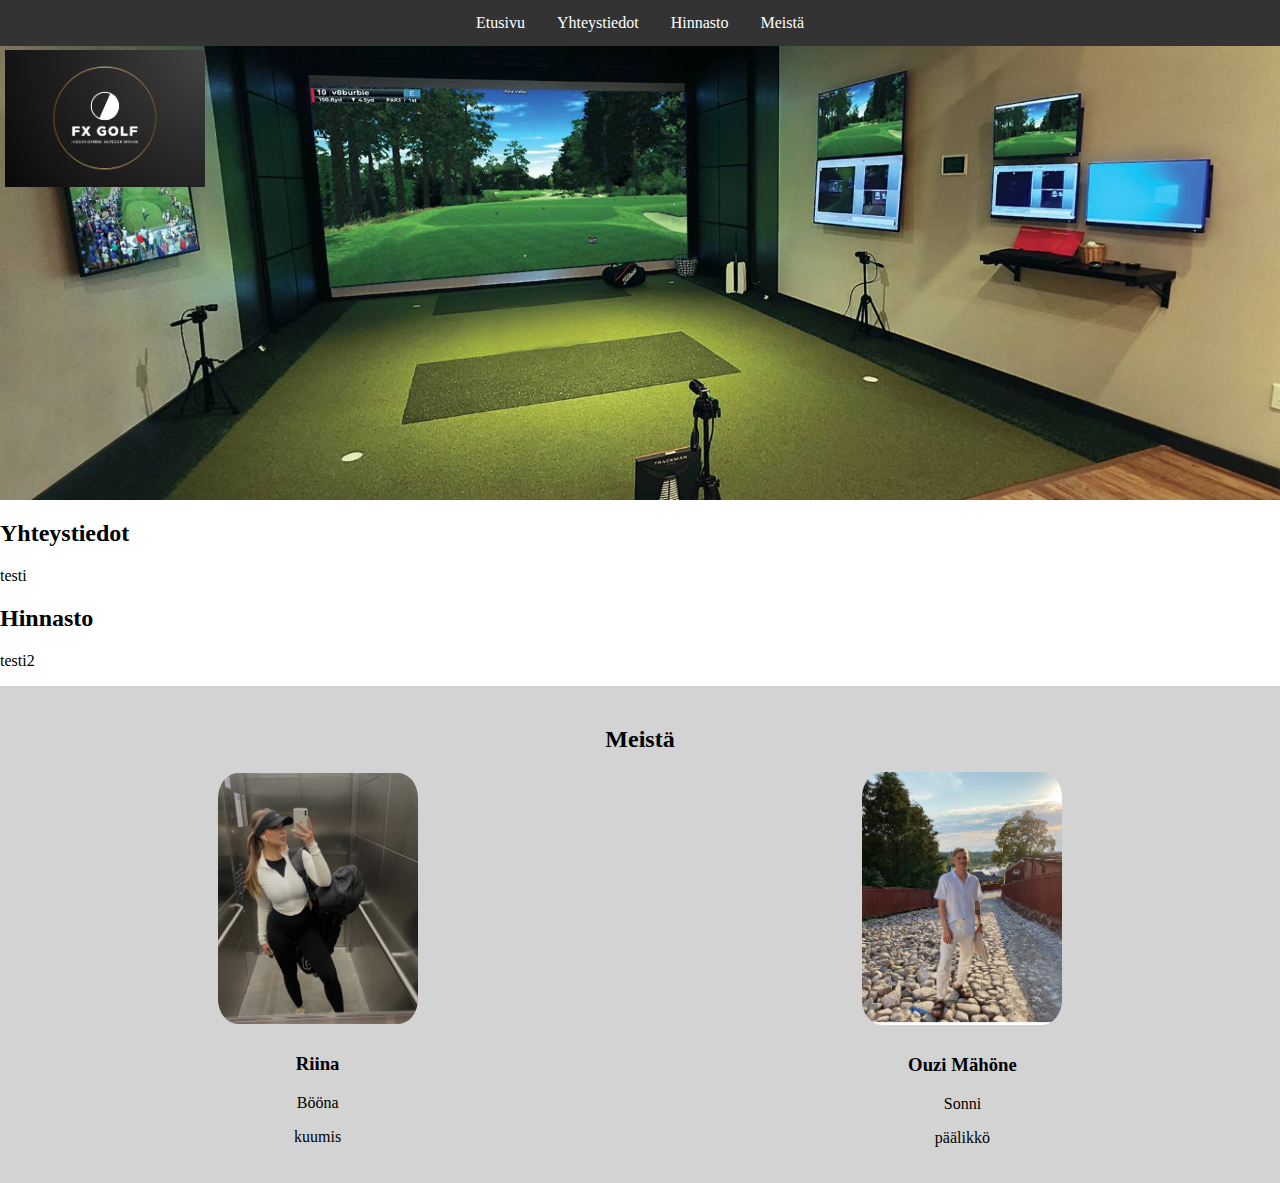
==== index.html @ 5c3a42af "versio1" ====
<!DOCTYPE html>
<html lang="fi">
  <head>
    <meta charset="UTF-8" />
    <meta name="viewport" content="width=device-width, initial-scale=1.0" />
    <title>Ouzin simulaattori</title>
    <link rel="stylesheet" href="styles.css" />
  </head>
  <body>
    <section class="ekakuva">
      <img src="kuvat/logo.png" alt="Logo" class="logo" />
      <nav>
        <ul>
          <li><a href="index.html">Etusivu</a></li>
          <li><a href="#yhteystiedot">Yhteystiedot</a></li>
          <li><a href="#hinnasto">Hinnasto</a></li>
          <li><a href="#meista">Meistä</a></li>
        </ul>
      </nav>
    </section>

    <section id="yhteystiedot">
      <h2>Yhteystiedot</h2>
      <p>testi</p>
    </section>

    <section id="hinnasto">
      <h2>Hinnasto</h2>
      <p>testi2</p>
    </section>

    <section id="meista">
      <h2>Meistä</h2>
      <div class="henkilo-container">
        <div class="henkilo-esittely">
          <img src="kuvat/riina.png" alt="Riina" />
          <div class="esittely-teksti">
            <h3>Riina</h3>
            <p>Bööna</p>
            <p>kuumis</p>
          </div>
        </div>
        <div class="henkilo-esittely">
          <img src="kuvat/ouzi.png" alt="Ouzi" />
          <div class="esittely-teksti">
            <h3>Ouzi Mähöne</h3>
            <p>Sonni</p>
            <p>päälikkö</p>
          </div>
        </div>
      </div>
    </section>
  </body>
</html>
---- styles.css ----
/* Navigointipalkin tyyli */
nav {
  position: fixed;
  top: 0;
  width: 100%;
  background-color: #333; /* Tummanharmaa taustaväri */
  z-index: 10;
  overflow: hidden;
  display: flex;
  justify-content: center;
}

nav ul {
  list-style-type: none;
  margin: 0;
  padding: 0;
  display: flex; /* Asettaa listan elementit vierekkäin */
  justify-content: center; /* Keskittää elementit vaakasuunnassa */
  align-items: center; /* Keskittää elementit pystysuunnassa */
  width: 100%; /* Asettaa listan leveydeksi koko navigointipalkin leveyden */
}

nav ul li {
  display: inline-block; /* Vaihtoehtoisesti voit käyttää 'flex' */
}

/* Linkkien tyyli */
nav ul li a {
  display: block;
  color: white; /* Valkoinen tekstiväri */
  text-align: center;
  padding: 14px 16px;
  text-decoration: none;
}

/* Linkkien hover-efekti */
nav ul li a:hover {
  background-color: #111; /* Tummempi harmaa taustaväri hover-tilassa */
}

.ekakuva {
  position: relative;
  background-image: url("kuvat/golf-simulaattori.jpg"); /* Muuta polku vastaamaan kuvatiedostosi sijaintia */
  background-size: cover; /* Asettaa kuvan peittämään koko taustan */
  background-position: center; /* Keskittää kuvan */
  height: 500px;
}

.henkilo-container {
  display: flex; /* Asettaa flexbox-asettelun */
  justify-content: space-between; /* Asettaa sisällön tasaisesti jakautuneena */
  align-items: center; /* Keskittää elementit pystysuunnassa */
}

.henkilo-esittely {
  flex-basis: 48%; /* Asettaa kunkin henkilöesittelyn leveydeksi noin puolet vanhemman kontin leveydestä */
  display: flex; /* Käyttää flexbox-asettelua */
  flex-direction: column; /* Asettaa elementit pystysuuntaan */
  align-items: center; /* Keskittää elementit vaakasuunnassa */
}

.henkilo-esittely img {
  width: 200px; /* Asettaa kuvan leveyden */
  height: auto;
  border-radius: 10%; /* Pyöristää kuvan kulmat luoden ympyränmuotoisen kuvan */
  object-fit: cover;
  margin-bottom: 10px; /* Lisää marginaalia kuvan ja tekstin väliin */
}

.esittely-teksti {
  text-align: center; /* Keskittää tekstin */
  max-width: 80%; /* Asettaa tekstilaatikon maksimileveyden */
}

#meista {
  background-color: rgb(211, 211, 211); /* Vaaleanharmaa */
  padding: 20px; /* Lisää hieman tyhjää tilaa osion sisällön ympärille */
}

#meista h2 {
  text-align: center;
}

body,
section {
  margin: 0;
  padding: 0;
}

html {
  scroll-behavior: smooth;
}

.logo {
  position: absolute; /* Sijoitetaan absoluuttisesti suhteessa sen vanhempaan */
  top: 50px; /* Sijoittaa logon 10px päähän yläreunasta */
  left: 5px; /* Sijoittaa logon 10px päähän vasemmasta reunasta */
  width: 200px; /* Määritä logon leveys */
  /* Säädä tarvittaessa */
}
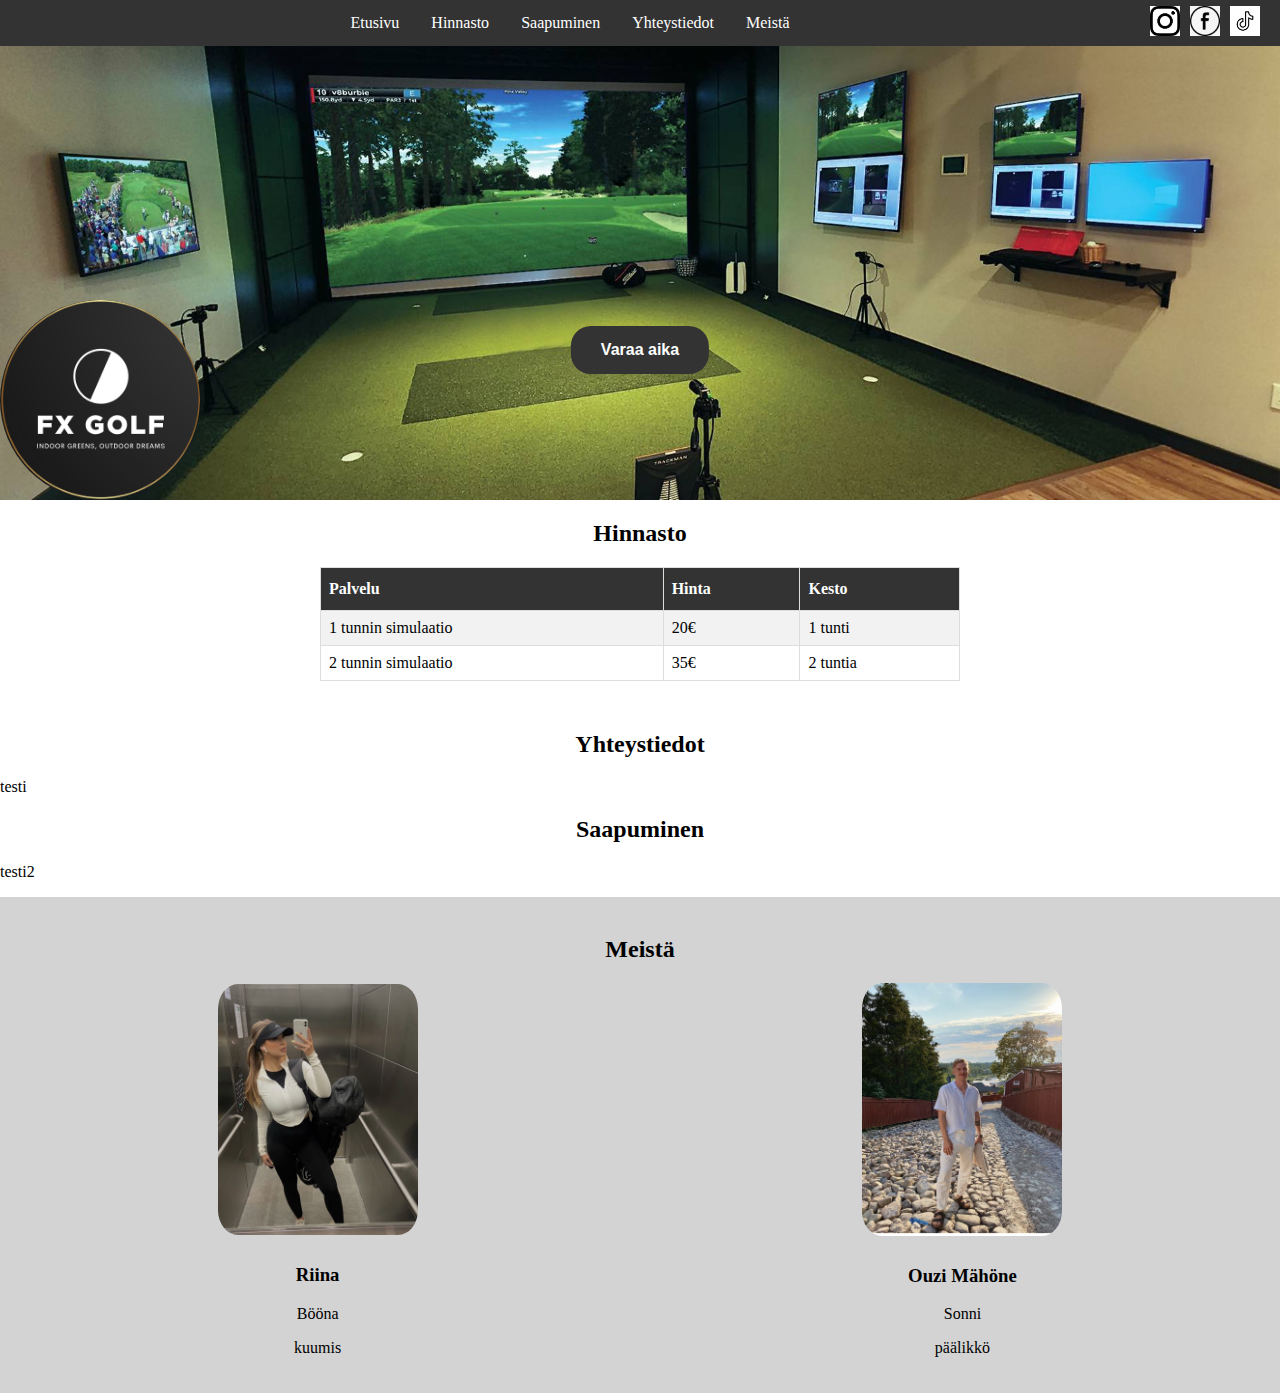
==== commit 2f82dd18: "versio1" ====
--- a/index.html
+++ b/index.html
@@ -9,14 +9,54 @@
   <body>
     <section class="ekakuva">
       <img src="kuvat/logo.png" alt="Logo" class="logo" />
+      <button class="varaa-aika-btn">Varaa aika</button>
       <nav>
-        <ul>
-          <li><a href="index.html">Etusivu</a></li>
-          <li><a href="#yhteystiedot">Yhteystiedot</a></li>
-          <li><a href="#hinnasto">Hinnasto</a></li>
-          <li><a href="#meista">Meistä</a></li>
-        </ul>
+        <div class="nav-links">
+          <ul>
+            <li><a href="#">Etusivu</a></li>
+            <li><a href="#hinnasto">Hinnasto</a></li>
+            <li><a href="#saapuminen">Saapuminen</a></li>
+            <li><a href="#yhteystiedot">Yhteystiedot</a></li>
+            <li><a href="#meista">Meistä</a></li>
+          </ul>
+        </div>
+        <div class="social-media-links">
+          <a href="https://www.instagram.com/ernahusko/?hl=fi" target="_blank">
+            <img src="kuvat/instagram.png" alt="Instagram" />
+          </a>
+          <a
+            href="https://www.facebook.com/Ernahuskoo/?locale=fi_FI"
+            target="_blank"
+          >
+            <img src="kuvat/facebook.png" alt="Facebook"
+          /></a>
+          <a href="https://www.tiktok.com/@ernahuskoo" target="_blank">
+            <img src="kuvat/tiktok.png" alt="Tiktok"
+          /></a>
+        </div>
       </nav>
+    </section>
+
+    <section id="hinnasto">
+      <h2>Hinnasto</h2>
+      <table>
+        <tr>
+          <th>Palvelu</th>
+          <th>Hinta</th>
+          <th>Kesto</th>
+        </tr>
+        <tr>
+          <td>1 tunnin simulaatio</td>
+          <td>20€</td>
+          <td>1 tunti</td>
+        </tr>
+        <tr>
+          <td>2 tunnin simulaatio</td>
+          <td>35€</td>
+          <td>2 tuntia</td>
+        </tr>
+        <!-- Lisää rivejä tarpeen mukaan -->
+      </table>
     </section>
 
     <section id="yhteystiedot">
@@ -24,8 +64,8 @@
       <p>testi</p>
     </section>
 
-    <section id="hinnasto">
-      <h2>Hinnasto</h2>
+    <section id="saapuminen">
+      <h2>Saapuminen</h2>
       <p>testi2</p>
     </section>
 
--- a/styles.css
+++ b/styles.css
@@ -7,7 +7,14 @@
   z-index: 10;
   overflow: hidden;
   display: flex;
-  justify-content: center;
+  justify-content: space-between;
+  align-items: center;
+}
+
+.nav-links {
+  display: flex;
+  justify-content: center; /* Tämä keskittää linkit */
+  flex-grow: 1; /* Varmistetaan, että tämä elementti täyttää käytettävissä olevan tilan */
 }
 
 nav ul {
@@ -17,11 +24,10 @@
   display: flex; /* Asettaa listan elementit vierekkäin */
   justify-content: center; /* Keskittää elementit vaakasuunnassa */
   align-items: center; /* Keskittää elementit pystysuunnassa */
-  width: 100%; /* Asettaa listan leveydeksi koko navigointipalkin leveyden */
 }
 
 nav ul li {
-  display: inline-block; /* Vaihtoehtoisesti voit käyttää 'flex' */
+  display: inline-block;
 }
 
 /* Linkkien tyyli */
@@ -38,12 +44,57 @@
   background-color: #111; /* Tummempi harmaa taustaväri hover-tilassa */
 }
 
+.social-media-links {
+  margin-left: auto; /* Työntää sosiaalisen median linkit oikeaan reunaan */
+  margin-right: 20px; /* Lisää 20 pikselin väli oikeaan reunaan */
+  display: flex;
+  align-items: center;
+}
+
+.social-media-links a img {
+  width: 30px; /* Säädä logojen kokoa */
+  margin-left: 10px; /* Lisää väliä logojen välille */
+}
+
 .ekakuva {
   position: relative;
-  background-image: url("kuvat/golf-simulaattori.jpg"); /* Muuta polku vastaamaan kuvatiedostosi sijaintia */
+  background-image: url("kuvat/golf-simulaattori.jpg");
   background-size: cover; /* Asettaa kuvan peittämään koko taustan */
   background-position: center; /* Keskittää kuvan */
   height: 500px;
+  display: flex;
+  justify-content: center; /* Keskittää lapsielementit vaakasuunnassa */
+  align-items: center; /* Keskittää lapsielementit pystysuunnassa */
+  height: 500px; /* Säädä korkeutta */
+}
+
+.logo {
+  position: absolute; /* Sijoittaa absoluuttisesti suhteessa sen vanhempaan */
+  top: 300px; /* Sijoittaa logon 300px päähän yläreunasta */
+  left: 0px; /* Sijoittaa logon 0px päähän vasemmasta reunasta */
+  width: 200px; /* Määritä logon leveys */
+  border-radius: 50%;
+}
+
+.varaa-aika-btn {
+  display: inline-block;
+  visibility: visible;
+  position: absolute; /* Sijoitetaan absoluuttisesti .ekakuva-kontin sisälle */
+  top: 70%; /* Sijoittaa elementin alemmas vanhempansa korkeuden suhteen */
+  left: 50%; /* Sijoittaa elementin keskelle vanhempansa leveyden suhteen */
+  transform: translate(
+    -50%,
+    -50%
+  ); /* Siirtää elementtiä taaksepäin sen omien mittojen perusteella */
+  padding: 15px 30px;
+  font-size: 16px;
+  cursor: pointer; /* Muuttaa kursorin muodon osoittamaan, että nappia voi klikata */
+  font-family: "Arial", sans-serif;
+  font-weight: bold; /* Lisää fontin paksuutta */
+  color: #ffffff; /* Valkoinen teksti */
+  background-color: #333333; /* Vaaleanmusta taustaväri */
+  border: none; /* Poistaa reunaviivan */
+  border-radius: 20px; /* Pyöristetyt reunat */
 }
 
 .henkilo-container {
@@ -54,7 +105,7 @@
 
 .henkilo-esittely {
   flex-basis: 48%; /* Asettaa kunkin henkilöesittelyn leveydeksi noin puolet vanhemman kontin leveydestä */
-  display: flex; /* Käyttää flexbox-asettelua */
+  display: flex;
   flex-direction: column; /* Asettaa elementit pystysuuntaan */
   align-items: center; /* Keskittää elementit vaakasuunnassa */
 }
@@ -74,7 +125,7 @@
 
 #meista {
   background-color: rgb(211, 211, 211); /* Vaaleanharmaa */
-  padding: 20px; /* Lisää hieman tyhjää tilaa osion sisällön ympärille */
+  padding: 20px;
 }
 
 #meista h2 {
@@ -88,13 +139,46 @@
 }
 
 html {
-  scroll-behavior: smooth;
+  scroll-behavior: smooth; /* scrollaus likattaessa yläpalkkia */
 }
 
-.logo {
-  position: absolute; /* Sijoitetaan absoluuttisesti suhteessa sen vanhempaan */
-  top: 50px; /* Sijoittaa logon 10px päähän yläreunasta */
-  left: 5px; /* Sijoittaa logon 10px päähän vasemmasta reunasta */
-  width: 200px; /* Määritä logon leveys */
-  /* Säädä tarvittaessa */
+#hinnasto h2 {
+  text-align: center;
 }
+
+#hinnasto table {
+  width: 50%;
+  margin-left: auto;
+  margin-right: auto;
+  border-collapse: collapse;
+}
+
+#hinnasto th,
+#hinnasto td {
+  border: 1px solid #ddd;
+  padding: 8px;
+  text-align: left;
+}
+
+#hinnasto tr:nth-child(even) {
+  background-color: #f2f2f2;
+}
+
+#hinnasto th {
+  padding-top: 12px;
+  padding-bottom: 12px;
+  background-color: #333;
+  color: white;
+}
+
+#hinnasto {
+  margin-bottom: 50px;
+}
+
+#saapuminen h2 {
+  text-align: center;
+}
+
+#yhteystiedot h2 {
+  text-align: center;
+}
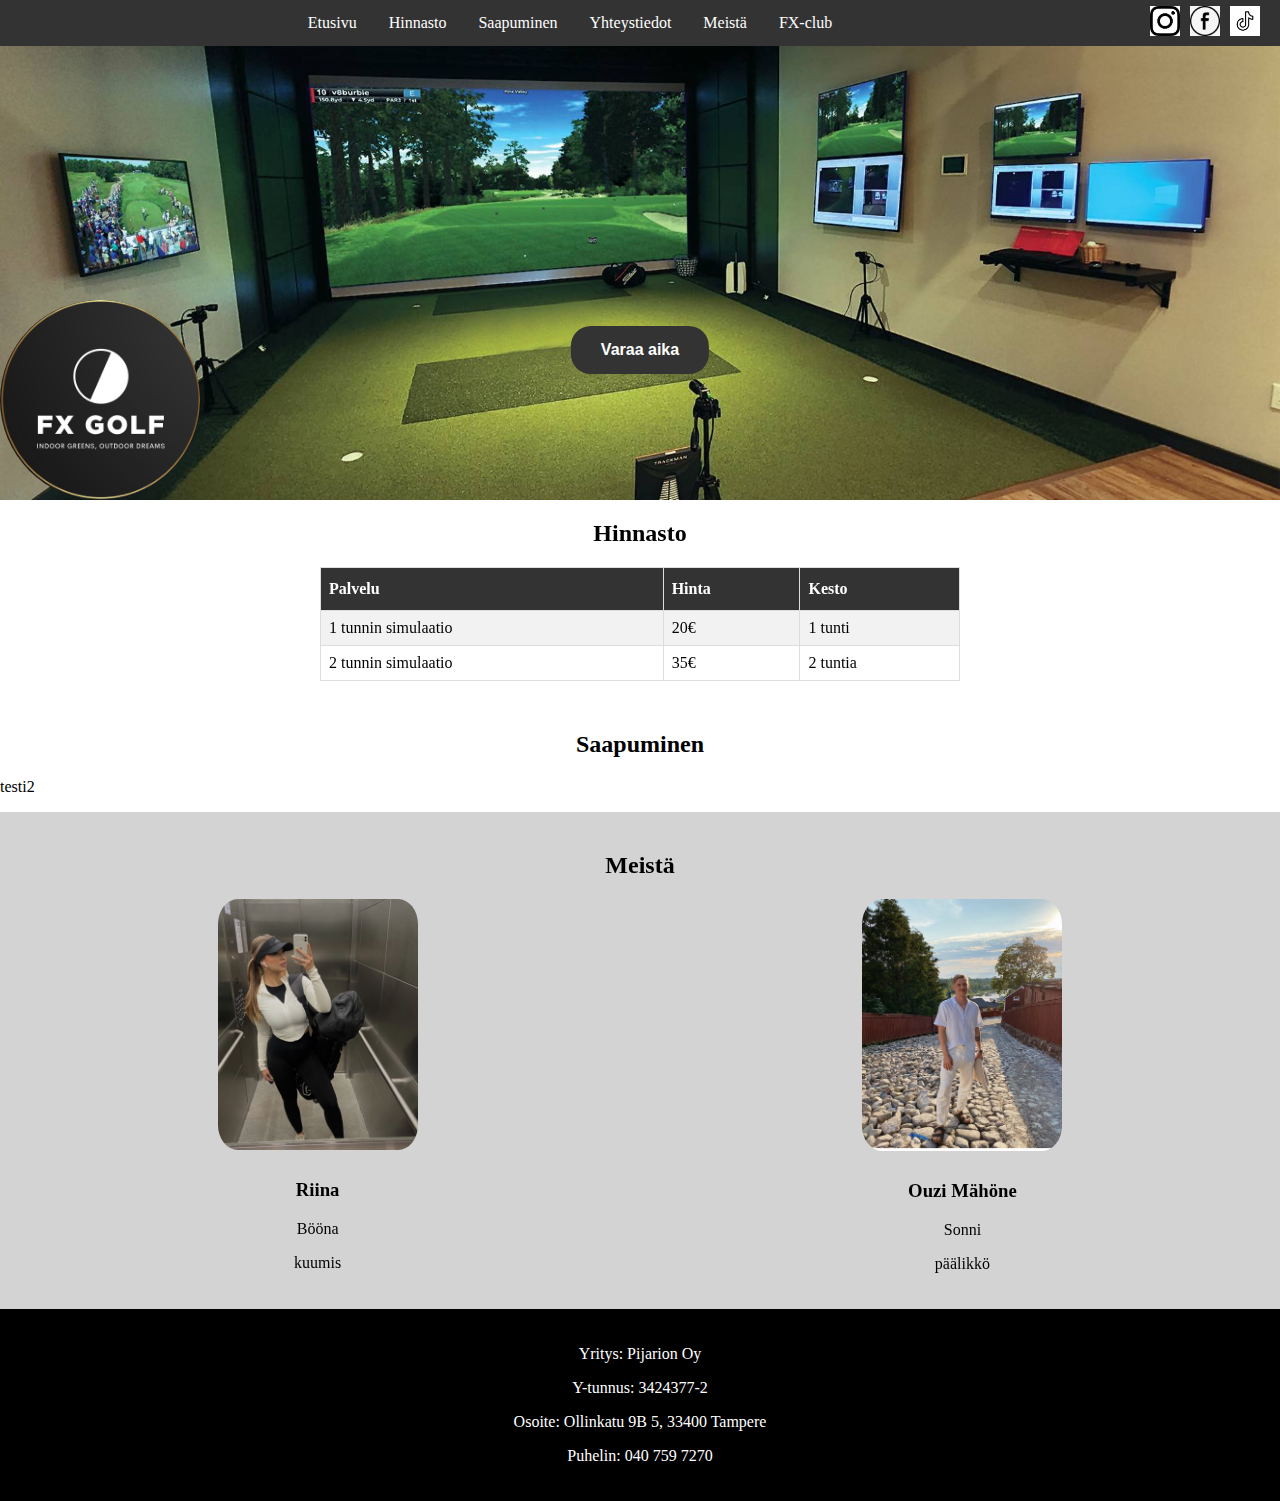
==== commit 2756a2e8: "efekti" ====
--- a/index.html
+++ b/index.html
@@ -16,8 +16,11 @@
             <li><a href="#">Etusivu</a></li>
             <li><a href="#hinnasto">Hinnasto</a></li>
             <li><a href="#saapuminen">Saapuminen</a></li>
-            <li><a href="#yhteystiedot">Yhteystiedot</a></li>
+            <li>
+              <a href="yhteystiedot.html" target="_blank">Yhteystiedot</a>
+            </li>
             <li><a href="#meista">Meistä</a></li>
+            <li><a href="fx-club.html" target="_blank">FX-club</a></li>
           </ul>
         </div>
         <div class="social-media-links">
@@ -37,7 +40,7 @@
       </nav>
     </section>
 
-    <section id="hinnasto">
+    <section id="hinnasto" class="blurry">
       <h2>Hinnasto</h2>
       <table>
         <tr>
@@ -59,17 +62,12 @@
       </table>
     </section>
 
-    <section id="yhteystiedot">
-      <h2>Yhteystiedot</h2>
-      <p>testi</p>
-    </section>
-
     <section id="saapuminen">
       <h2>Saapuminen</h2>
       <p>testi2</p>
     </section>
 
-    <section id="meista">
+    <section id="meista" class="blurry">
       <h2>Meistä</h2>
       <div class="henkilo-container">
         <div class="henkilo-esittely">
@@ -90,5 +88,36 @@
         </div>
       </div>
     </section>
+
+    <footer class="sivuston-footer">
+      <div class="footer-sisalto">
+        <p>Yritys: Pijarion Oy</p>
+        <p>Y-tunnus: 3424377-2</p>
+        <p>Osoite: Ollinkatu 9B 5, 33400 Tampere</p>
+        <p>Puhelin: 040 759 7270</p>
+      </div>
+    </footer>
+    <script>
+      document.addEventListener("DOMContentLoaded", function () {
+        const elements = document.querySelectorAll(".blurry"); // Valitse kaikki sumennettavat elementit
+
+        function checkVisibility() {
+          const windowHeight = window.innerHeight; // Ikkunan korkeus
+
+          elements.forEach((el) => {
+            const elementTop = el.getBoundingClientRect().top; // Elementin sijainti suhteessa näkymän yläreunaan
+
+            // Jos elementti on näkyvissä (ikkunan sisällä), lisää 'in-focus' luokka
+            if (elementTop < windowHeight) {
+              el.classList.add("in-focus");
+            }
+          });
+        }
+
+        // Tarkista elementtien näkyvyys aluksi ja skrollatessa
+        checkVisibility();
+        window.addEventListener("scroll", checkVisibility);
+      });
+    </script>
   </body>
 </html>
--- a/styles.css
+++ b/styles.css
@@ -182,3 +182,26 @@
 #yhteystiedot h2 {
   text-align: center;
 }
+
+.sivuston-footer {
+  background-color: #000;
+  color: #fff;
+  text-align: center;
+  padding: 20px 0;
+  font-size: 16px;
+}
+
+.footer-sisalton p {
+  margin: 10px 0; /* Väliä tekstien välille */
+}
+
+/* Alkuperäinen sumennettu tyyli */
+.blurry {
+  filter: blur(5px);
+  transition: filter 0.5s ease-out;
+}
+
+/* Tarkentunut tyyli, kun elementti on skrollattu näkyviin */
+.in-focus {
+  filter: blur(0);
+}
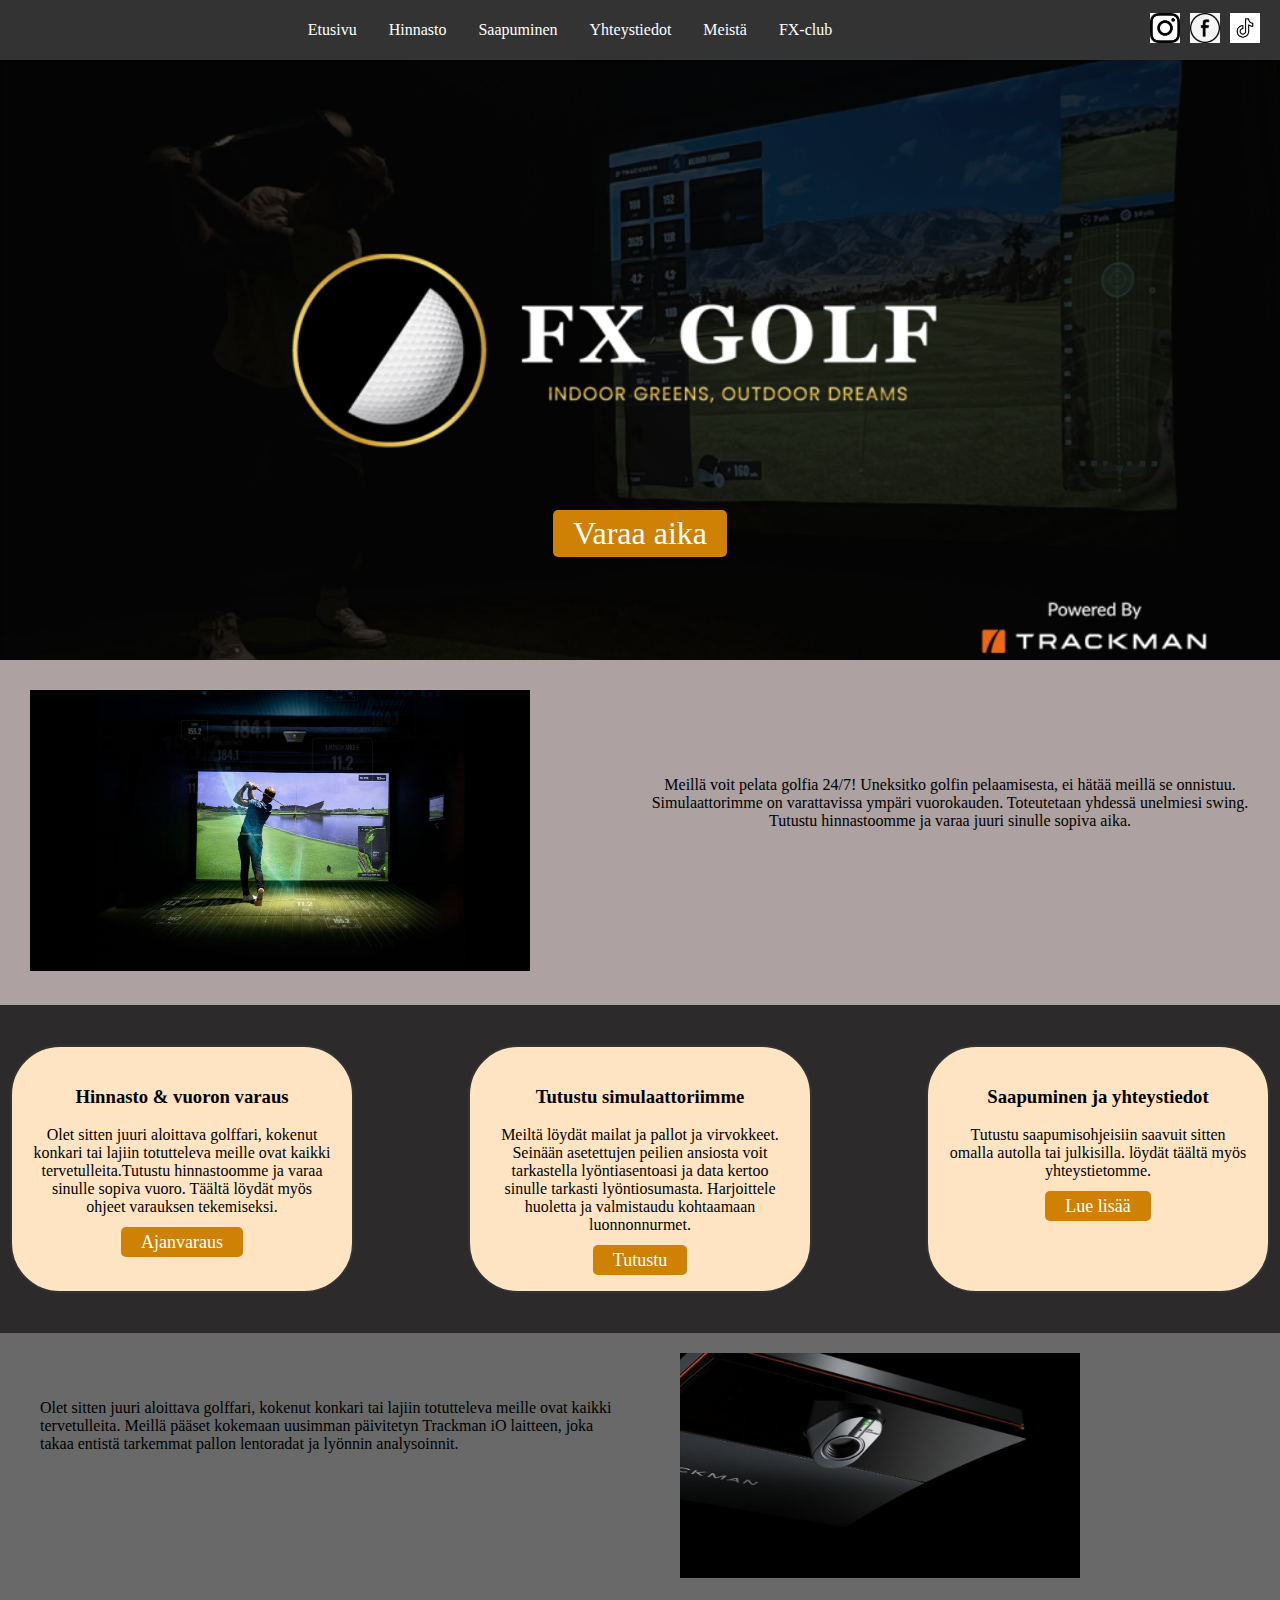
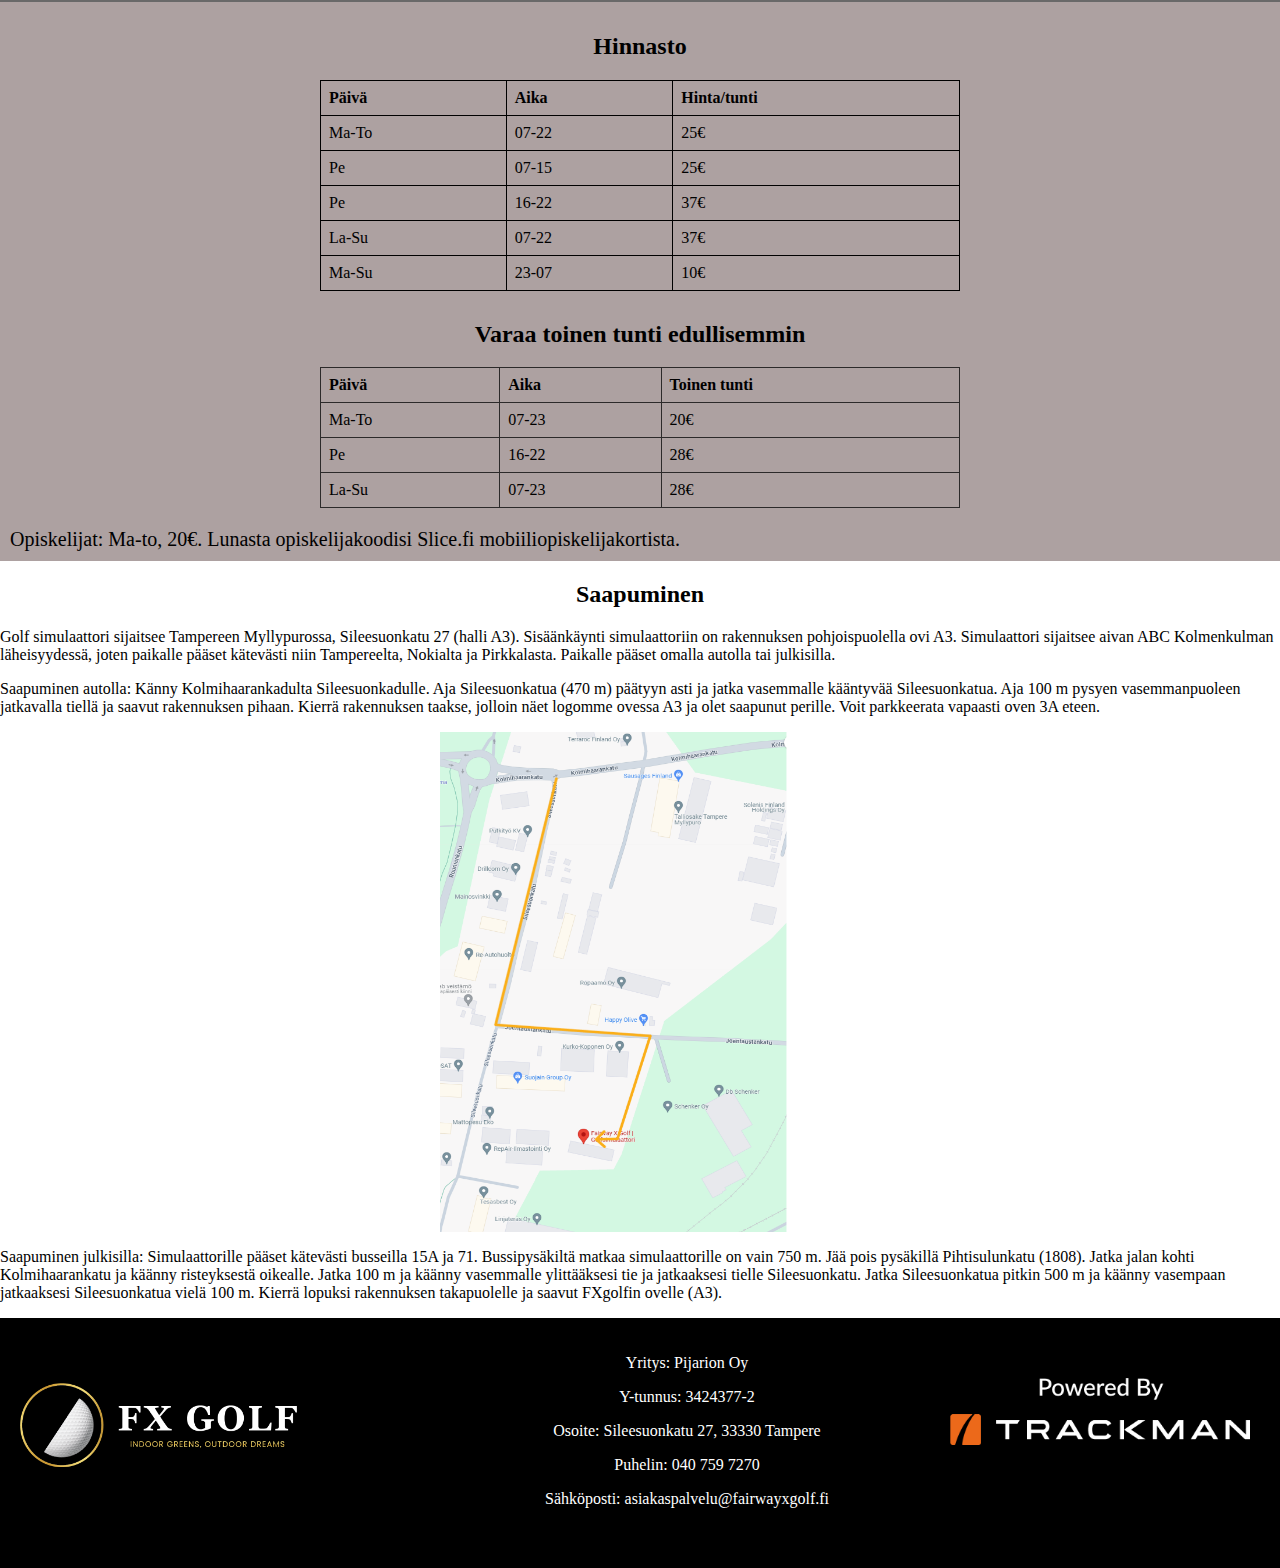
==== commit afbe9c03: "nettiin1" ====
--- a/index.html
+++ b/index.html
@@ -3,13 +3,12 @@
   <head>
     <meta charset="UTF-8" />
     <meta name="viewport" content="width=device-width, initial-scale=1.0" />
-    <title>Ouzin simulaattori</title>
+    <title>FX Golf</title>
     <link rel="stylesheet" href="styles.css" />
   </head>
+
   <body>
-    <section class="ekakuva">
-      <img src="kuvat/logo.png" alt="Logo" class="logo" />
-      <button class="varaa-aika-btn">Varaa aika</button>
+    <div>
       <nav>
         <div class="nav-links">
           <ul>
@@ -24,100 +23,206 @@
           </ul>
         </div>
         <div class="social-media-links">
-          <a href="https://www.instagram.com/ernahusko/?hl=fi" target="_blank">
+          <a href="https://www.instagram.com/fairwayxgolf" target="_blank">
             <img src="kuvat/instagram.png" alt="Instagram" />
           </a>
           <a
-            href="https://www.facebook.com/Ernahuskoo/?locale=fi_FI"
+            href="https://www.facebook.com/profile.php?id=61557443360835&locale=fi_FI"
             target="_blank"
           >
             <img src="kuvat/facebook.png" alt="Facebook"
           /></a>
-          <a href="https://www.tiktok.com/@ernahuskoo" target="_blank">
+          <a
+            href="https://www.tiktok.com/@fairwayxgolf?_t=8mBIFsifxRp&_r=1"
+            target="_blank"
+          >
             <img src="kuvat/tiktok.png" alt="Tiktok"
           /></a>
         </div>
       </nav>
-    </section>
-
-    <section id="hinnasto" class="blurry">
+    </div>
+
+    <div class="etusivu">
+      <a href="https://fxgolf.cintoia.com/" target="_blank" class="painike">
+        Varaa aika
+      </a>
+    </div>
+
+    <div class="ylempinosto">
+      <div class="ylempinostokuva">
+        <img src="/kuvat/ylempinosto.jpg" class="ylempinostoimg" />
+      </div>
+      <div class="ylempinostoboxi">
+        <p>
+          Meillä voit pelata golfia 24/7! Uneksitko golfin pelaamisesta, ei
+          hätää meillä se onnistuu. Simulaattorimme on varattavissa ympäri
+          vuorokauden. Toteutetaan yhdessä unelmiesi swing. Tutustu hinnastoomme
+          ja varaa juuri sinulle sopiva aika.
+        </p>
+      </div>
+    </div>
+
+    <div class="nostoboxit">
+      <div class="nostoboxi">
+        <h3>Hinnasto & vuoron varaus</h3>
+        <p>
+          Olet sitten juuri aloittava golffari, kokenut konkari tai lajiin
+          totutteleva meille ovat kaikki tervetulleita.Tutustu hinnastoomme ja
+          varaa sinulle sopiva vuoro. Täältä löydät myös ohjeet varauksen
+          tekemiseksi.
+        </p>
+        <a href="https://fxgolf.cintoia.com/" target="_blank" class="painike2">
+          Ajanvaraus
+        </a>
+      </div>
+      <div class="nostoboxi">
+        <h3>Tutustu simulaattoriimme</h3>
+        <p>
+          Meiltä löydät mailat ja pallot ja virvokkeet. Seinään asetettujen
+          peilien ansiosta voit tarkastella lyöntiasentoasi ja data kertoo
+          sinulle tarkasti lyöntiosumasta. Harjoittele huoletta ja valmistaudu
+          kohtaamaan luonnonnurmet.
+        </p>
+        <a target="_blank" class="painike2"> Tutustu </a>
+      </div>
+      <div class="nostoboxi">
+        <h3>Saapuminen ja yhteystiedot</h3>
+        <p>
+          Tutustu saapumisohjeisiin saavuit sitten omalla autolla tai
+          julkisilla. löydät täältä myös yhteystietomme.
+        </p>
+        <a href="#saapuminen" target="_blank" class="painike2"> Lue lisää </a>
+      </div>
+    </div>
+
+    <div class="etusivusimulaattori">
+      <div class="etusivusimulaattori3">
+        <p>
+          Olet sitten juuri aloittava golffari, kokenut konkari tai lajiin
+          totutteleva meille ovat kaikki tervetulleita. Meillä pääset kokemaan
+          uusimman päivitetyn Trackman iO laitteen, joka takaa entistä tarkemmat
+          pallon lentoradat ja lyönnin analysoinnit.
+        </p>
+      </div>
+      <div class="etusivusimulaattori2">
+        <img src="/kuvat/trackman.jpg" />
+      </div>
+    </div>
+
+    <div id="hinnasto">
       <h2>Hinnasto</h2>
-      <table>
-        <tr>
-          <th>Palvelu</th>
-          <th>Hinta</th>
-          <th>Kesto</th>
-        </tr>
-        <tr>
-          <td>1 tunnin simulaatio</td>
-          <td>20€</td>
-          <td>1 tunti</td>
-        </tr>
-        <tr>
-          <td>2 tunnin simulaatio</td>
-          <td>35€</td>
-          <td>2 tuntia</td>
-        </tr>
-        <!-- Lisää rivejä tarpeen mukaan -->
-      </table>
-    </section>
-
-    <section id="saapuminen">
+      <div id="hinnasto1">
+        <table>
+          <tr>
+            <th>Päivä</th>
+            <th>Aika</th>
+            <th>Hinta/tunti</th>
+          </tr>
+          <tr>
+            <td>Ma-To</td>
+            <td>07-22</td>
+            <td>25€</td>
+          </tr>
+          <tr>
+            <td>Pe</td>
+            <td>07-15</td>
+            <td>25€</td>
+          </tr>
+          <tr>
+            <td>Pe</td>
+            <td>16-22</td>
+            <td>37€</td>
+          </tr>
+          <tr>
+            <td>La-Su</td>
+            <td>07-22</td>
+            <td>37€</td>
+          </tr>
+          <tr>
+            <td>Ma-Su</td>
+            <td>23-07</td>
+            <td>10€</td>
+          </tr>
+        </table>
+      </div>
+      <h2>Varaa toinen tunti edullisemmin</h2>
+      <div id="hinnasto2">
+        <table>
+          <tr>
+            <th>Päivä</th>
+            <th>Aika</th>
+            <th>Toinen tunti</th>
+          </tr>
+          <tr>
+            <td>Ma-To</td>
+            <td>07-23</td>
+            <td>20€</td>
+          </tr>
+          <tr>
+            <td>Pe</td>
+            <td>16-22</td>
+            <td>28€</td>
+          </tr>
+          <tr>
+            <td>La-Su</td>
+            <td>07-23</td>
+            <td>28€</td>
+          </tr>
+        </table>
+      </div>
+      <div id="hinnasto3">
+        Opiskelijat: Ma-to, 20€. Lunasta opiskelijakoodisi Slice.fi
+        mobiiliopiskelijakortista.
+      </div>
+    </div>
+
+    <div id="saapuminen">
       <h2>Saapuminen</h2>
-      <p>testi2</p>
-    </section>
-
-    <section id="meista" class="blurry">
-      <h2>Meistä</h2>
-      <div class="henkilo-container">
-        <div class="henkilo-esittely">
-          <img src="kuvat/riina.png" alt="Riina" />
-          <div class="esittely-teksti">
-            <h3>Riina</h3>
-            <p>Bööna</p>
-            <p>kuumis</p>
-          </div>
-        </div>
-        <div class="henkilo-esittely">
-          <img src="kuvat/ouzi.png" alt="Ouzi" />
-          <div class="esittely-teksti">
-            <h3>Ouzi Mähöne</h3>
-            <p>Sonni</p>
-            <p>päälikkö</p>
-          </div>
-        </div>
-      </div>
-    </section>
-
-    <footer class="sivuston-footer">
-      <div class="footer-sisalto">
+      <p>
+        Golf simulaattori sijaitsee Tampereen Myllypurossa, Sileesuonkatu 27
+        (halli A3). Sisäänkäynti simulaattoriin on rakennuksen pohjoispuolella
+        ovi A3. Simulaattori sijaitsee aivan ABC Kolmenkulman läheisyydessä,
+        joten paikalle pääset kätevästi niin Tampereelta, Nokialta ja
+        Pirkkalasta. Paikalle pääset omalla autolla tai julkisilla.
+      </p>
+
+      <p>
+        Saapuminen autolla: Känny Kolmihaarankadulta Sileesuonkadulle. Aja
+        Sileesuonkatua (470 m) päätyyn asti ja jatka vasemmalle kääntyvää
+        Sileesuonkatua. Aja 100 m pysyen vasemmanpuoleen jatkavalla tiellä ja
+        saavut rakennuksen pihaan. Kierrä rakennuksen taakse, jolloin näet
+        logomme ovessa A3 ja olet saapunut perille. Voit parkkeerata vapaasti
+        oven 3A eteen.
+      </p>
+
+      <div id="saapuminen2">
+        <img src="/kuvat/kartta.png" width="400" height="500" />
+      </div>
+
+      <p>
+        Saapuminen julkisilla: Simulaattorille pääset kätevästi busseilla 15A ja
+        71. Bussipysäkiltä matkaa simulaattorille on vain 750 m. Jää pois
+        pysäkillä Pihtisulunkatu (1808). Jatka jalan kohti Kolmihaarankatu ja
+        käänny risteyksestä oikealle. Jatka 100 m ja käänny vasemmalle
+        ylittääksesi tie ja jatkaaksesi tielle Sileesuonkatu. Jatka
+        Sileesuonkatua pitkin 500 m ja käänny vasempaan jatkaaksesi
+        Sileesuonkatua vielä 100 m. Kierrä lopuksi rakennuksen takapuolelle ja
+        saavut FXgolfin ovelle (A3).
+      </p>
+    </div>
+
+    <div id="banneri">
+      <div id="kuvabanneri">
+        <img src="/kuvat/banneri.png" id="imgbannerivasen" />
+      </div>
+      <div id="tekstibanneri">
         <p>Yritys: Pijarion Oy</p>
         <p>Y-tunnus: 3424377-2</p>
-        <p>Osoite: Ollinkatu 9B 5, 33400 Tampere</p>
+        <p>Osoite: Sileesuonkatu 27, 33330 Tampere</p>
         <p>Puhelin: 040 759 7270</p>
-      </div>
-    </footer>
-    <script>
-      document.addEventListener("DOMContentLoaded", function () {
-        const elements = document.querySelectorAll(".blurry"); // Valitse kaikki sumennettavat elementit
-
-        function checkVisibility() {
-          const windowHeight = window.innerHeight; // Ikkunan korkeus
-
-          elements.forEach((el) => {
-            const elementTop = el.getBoundingClientRect().top; // Elementin sijainti suhteessa näkymän yläreunaan
-
-            // Jos elementti on näkyvissä (ikkunan sisällä), lisää 'in-focus' luokka
-            if (elementTop < windowHeight) {
-              el.classList.add("in-focus");
-            }
-          });
-        }
-
-        // Tarkista elementtien näkyvyys aluksi ja skrollatessa
-        checkVisibility();
-        window.addEventListener("scroll", checkVisibility);
-      });
-    </script>
+        <p>Sähköposti: asiakaspalvelu@fairwayxgolf.fi</p>
+      </div>
+      <div><img src="/kuvat/banneri2.png" id="imgbannerioikea" /></div>
+    </div>
   </body>
 </html>
--- a/styles.css
+++ b/styles.css
@@ -1,8 +1,9 @@
 /* Navigointipalkin tyyli */
 nav {
-  position: fixed;
+  position: fixed; /*Palkki näkyy koko ajan */
   top: 0;
   width: 100%;
+  height: 60px;
   background-color: #333; /* Tummanharmaa taustaväri */
   z-index: 10;
   overflow: hidden;
@@ -56,45 +57,24 @@
   margin-left: 10px; /* Lisää väliä logojen välille */
 }
 
-.ekakuva {
-  position: relative;
-  background-image: url("kuvat/golf-simulaattori.jpg");
-  background-size: cover; /* Asettaa kuvan peittämään koko taustan */
-  background-position: center; /* Keskittää kuvan */
-  height: 500px;
-  display: flex;
-  justify-content: center; /* Keskittää lapsielementit vaakasuunnassa */
-  align-items: center; /* Keskittää lapsielementit pystysuunnassa */
-  height: 500px; /* Säädä korkeutta */
-}
-
-.logo {
-  position: absolute; /* Sijoittaa absoluuttisesti suhteessa sen vanhempaan */
-  top: 300px; /* Sijoittaa logon 300px päähän yläreunasta */
-  left: 0px; /* Sijoittaa logon 0px päähän vasemmasta reunasta */
-  width: 200px; /* Määritä logon leveys */
-  border-radius: 50%;
-}
-
-.varaa-aika-btn {
-  display: inline-block;
-  visibility: visible;
-  position: absolute; /* Sijoitetaan absoluuttisesti .ekakuva-kontin sisälle */
-  top: 70%; /* Sijoittaa elementin alemmas vanhempansa korkeuden suhteen */
-  left: 50%; /* Sijoittaa elementin keskelle vanhempansa leveyden suhteen */
-  transform: translate(
-    -50%,
-    -50%
-  ); /* Siirtää elementtiä taaksepäin sen omien mittojen perusteella */
-  padding: 15px 30px;
-  font-size: 16px;
-  cursor: pointer; /* Muuttaa kursorin muodon osoittamaan, että nappia voi klikata */
-  font-family: "Arial", sans-serif;
-  font-weight: bold; /* Lisää fontin paksuutta */
-  color: #ffffff; /* Valkoinen teksti */
-  background-color: #333333; /* Vaaleanmusta taustaväri */
-  border: none; /* Poistaa reunaviivan */
-  border-radius: 20px; /* Pyöristetyt reunat */
+.etusivu {
+  background-image: url("kuvat/etusivu.png");
+  background-size: cover;
+  height: 600px;
+  padding-top: 60px;
+  display: flex;
+  justify-content: center;
+  align-items: baseline;
+}
+
+.painike {
+  background-color: #ce8104;
+  color: #fff;
+  font-size: xx-large;
+  margin-top: 450px;
+  padding: 5px 20px;
+  border-radius: 5px;
+  text-decoration: none;
 }
 
 .henkilo-container {
@@ -136,72 +116,185 @@
 section {
   margin: 0;
   padding: 0;
+  width: fit-content;
 }
 
 html {
   scroll-behavior: smooth; /* scrollaus likattaessa yläpalkkia */
 }
 
+.ylempinosto {
+  display: flex;
+  justify-content: space-between;
+  background-color: #ada1a1;
+}
+
+.ylempinostokuva {
+  width: 50%;
+}
+
+.ylempinostoimg {
+  width: 500px;
+  padding: 30px;
+}
+
+.ylempinostoboxi {
+  text-align: center;
+  width: 50%;
+}
+
+.ylempinostoboxi p {
+  padding-top: 100px;
+  padding-right: 20px;
+}
+
+.nostoboxit {
+  display: flex;
+  justify-content: space-between;
+  background-color: #2c2a2a;
+  padding-top: 30px;
+  padding-bottom: 30px;
+}
+
+.nostoboxi {
+  border: 2px solid #333;
+  background-color: bisque;
+  color: black;
+  margin: 10px;
+  width: 300px;
+  padding: 20px;
+  border-radius: 50px;
+  overflow-wrap: break-word;
+  text-align: center;
+}
+
+.painike2 {
+  background-color: #ce8104;
+  color: #fff;
+  font-size: large;
+  padding: 5px 20px;
+  border-radius: 5px;
+  text-decoration: none;
+}
+
+.etusivusimulaattori {
+  background-color: dimgrey;
+  display: flex;
+}
+
+.etusivusimulaattori2 {
+  width: 50%;
+  padding: 20px;
+}
+
+.etusivusimulaattori2 img {
+  width: 400px;
+  padding-left: 40px;
+}
+
+.etusivusimulaattori3 {
+  width: 50%;
+}
+
+.etusivusimulaattori3 p {
+  padding-top: 50px;
+  padding-left: 40px;
+}
+
+#hinnasto {
+  background-color: #ada1a1;
+  padding-bottom: 10px;
+  padding-top: 0.5px;
+}
+
 #hinnasto h2 {
-  text-align: center;
-}
-
-#hinnasto table {
+  padding-top: 10px;
+  text-align: center;
+}
+
+#hinnasto1 table {
   width: 50%;
   margin-left: auto;
   margin-right: auto;
   border-collapse: collapse;
 }
 
-#hinnasto th,
-#hinnasto td {
-  border: 1px solid #ddd;
+#hinnasto1 th,
+#hinnasto1 td {
+  border: 1px solid black;
   padding: 8px;
   text-align: left;
-}
-
-#hinnasto tr:nth-child(even) {
-  background-color: #f2f2f2;
-}
-
-#hinnasto th {
-  padding-top: 12px;
-  padding-bottom: 12px;
-  background-color: #333;
+  color: black;
+  background-color: #ada1a1;
+}
+
+#hinnasto2 {
+  padding-bottom: 10px;
+}
+
+#hinnasto2 table {
+  width: 50%;
+  margin-left: auto;
+  margin-right: auto;
+  border-collapse: collapse;
+}
+
+#hinnasto2 th,
+#hinnasto2 td {
+  border: 1px solid #2c2a2a;
+  padding: 8px;
+  text-align: left;
+}
+
+#hinnasto3 {
+  font-size: 20px;
+  margin-left: 10px;
+  margin-top: 10px;
+}
+
+#saapuminen {
+  margin-bottom: 10px;
+}
+
+#saapuminen h2 {
+  text-align: center;
+}
+
+#saapuminen2 {
+  display: flex;
+  justify-content: center;
+}
+
+#yhteystiedot h2 {
+  text-align: center;
+}
+
+#banneri {
+  background-color: black;
   color: white;
-}
-
-#hinnasto {
-  margin-bottom: 50px;
-}
-
-#saapuminen h2 {
-  text-align: center;
-}
-
-#yhteystiedot h2 {
-  text-align: center;
-}
-
-.sivuston-footer {
-  background-color: #000;
-  color: #fff;
+  height: 250px;
+  display: flex;
+  justify-content: space-between;
+}
+
+#kuvabanneri {
+  width: 30%;
+  padding: 20px;
+}
+
+#imgbannerivasen {
+  width: 300px;
+  padding-top: 45px;
+}
+
+#imgbannerioikea {
+  width: 300px;
+  padding-top: 60px;
+  padding-right: 30px;
+}
+
+#tekstibanneri {
   text-align: center;
   padding: 20px 0;
-  font-size: 16px;
-}
-
-.footer-sisalton p {
-  margin: 10px 0; /* Väliä tekstien välille */
-}
-
-/* Alkuperäinen sumennettu tyyli */
-.blurry {
-  filter: blur(5px);
-  transition: filter 0.5s ease-out;
-}
-
-/* Tarkentunut tyyli, kun elementti on skrollattu näkyviin */
-.in-focus {
-  filter: blur(0);
-}
+  width: 40%;
+}
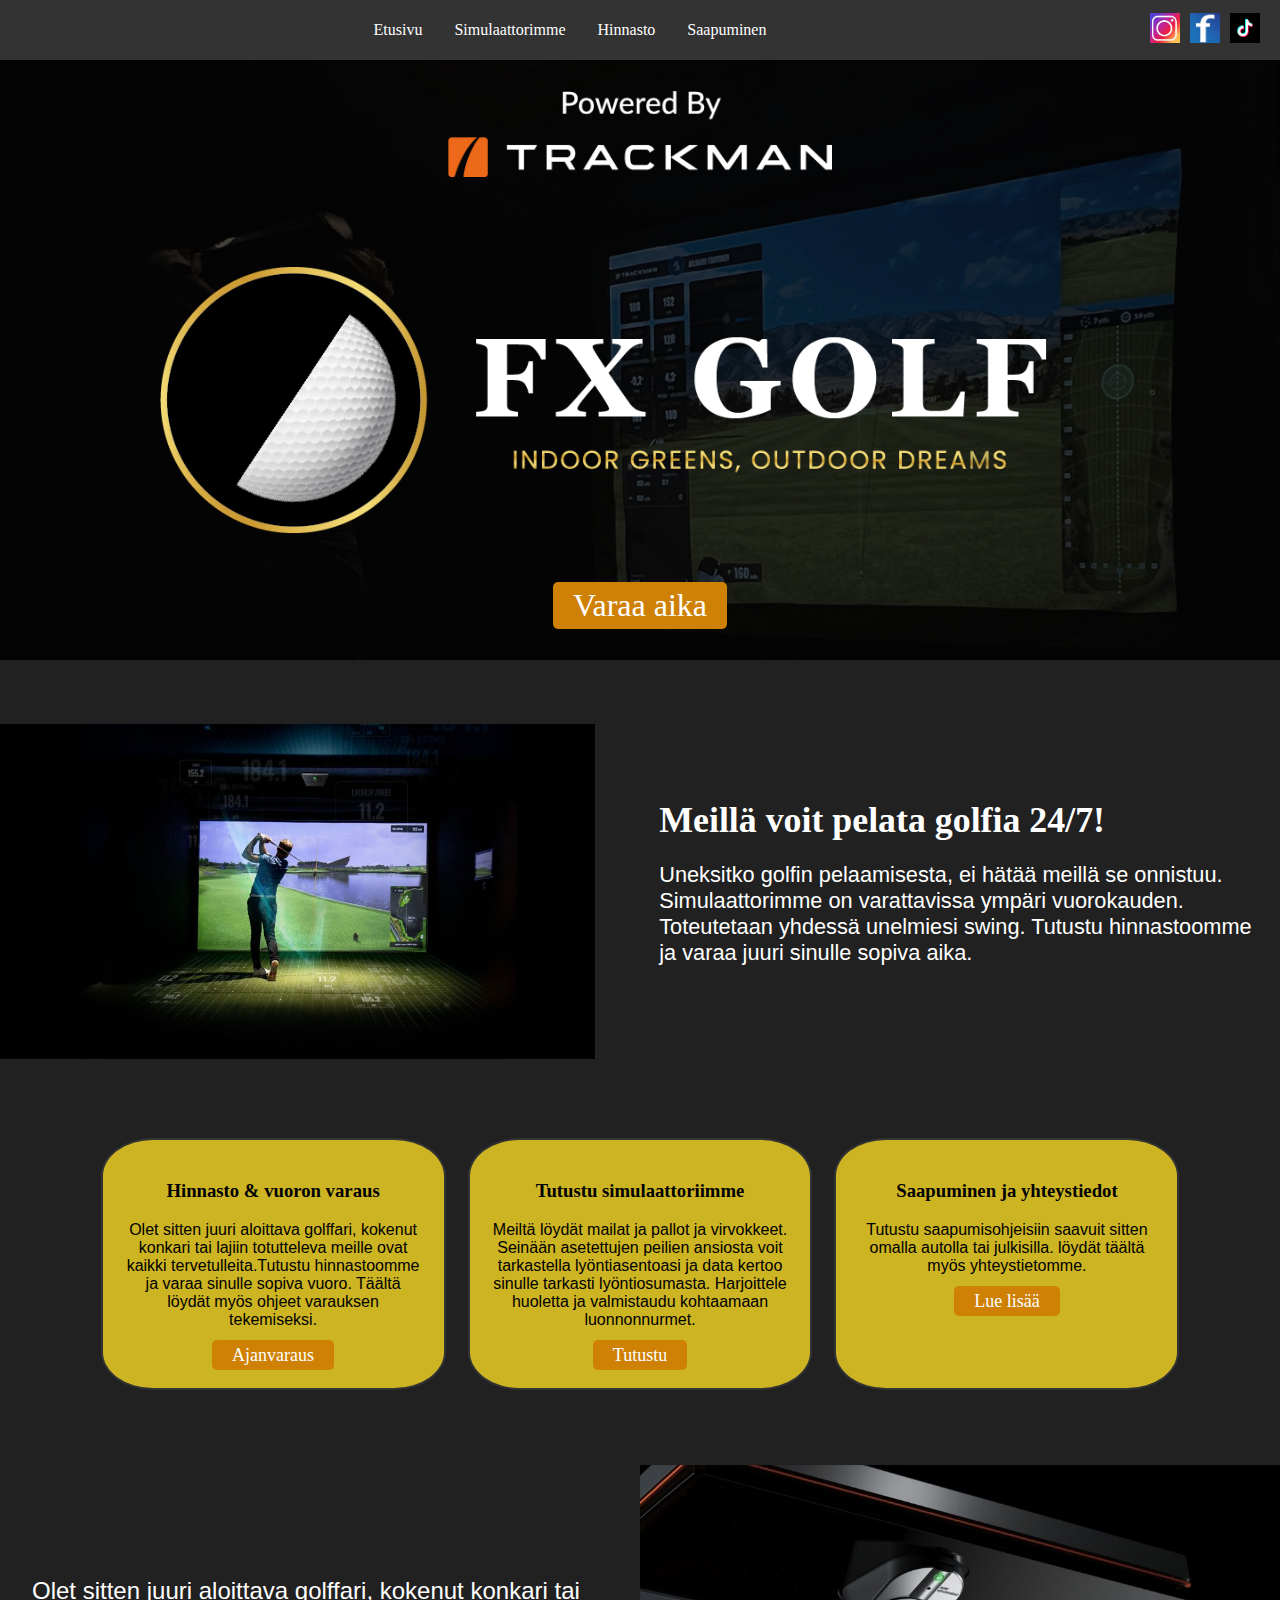
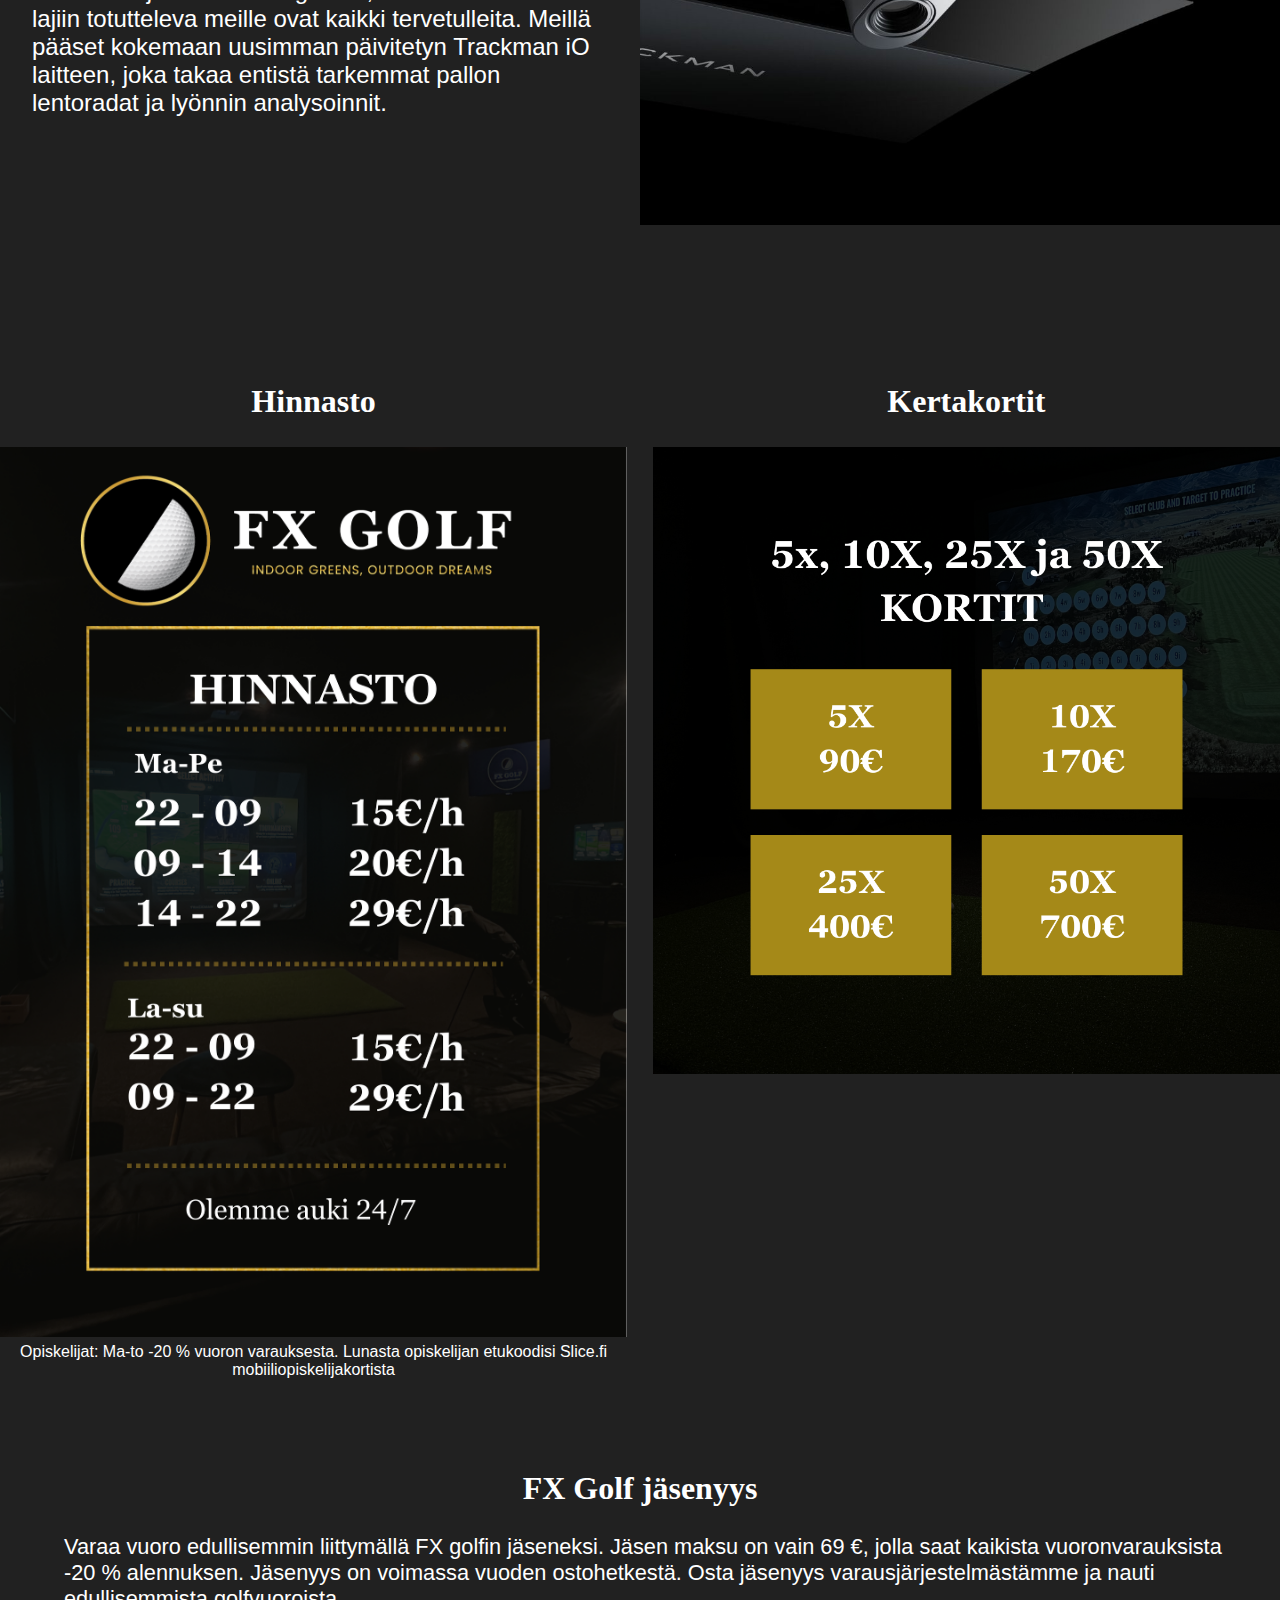
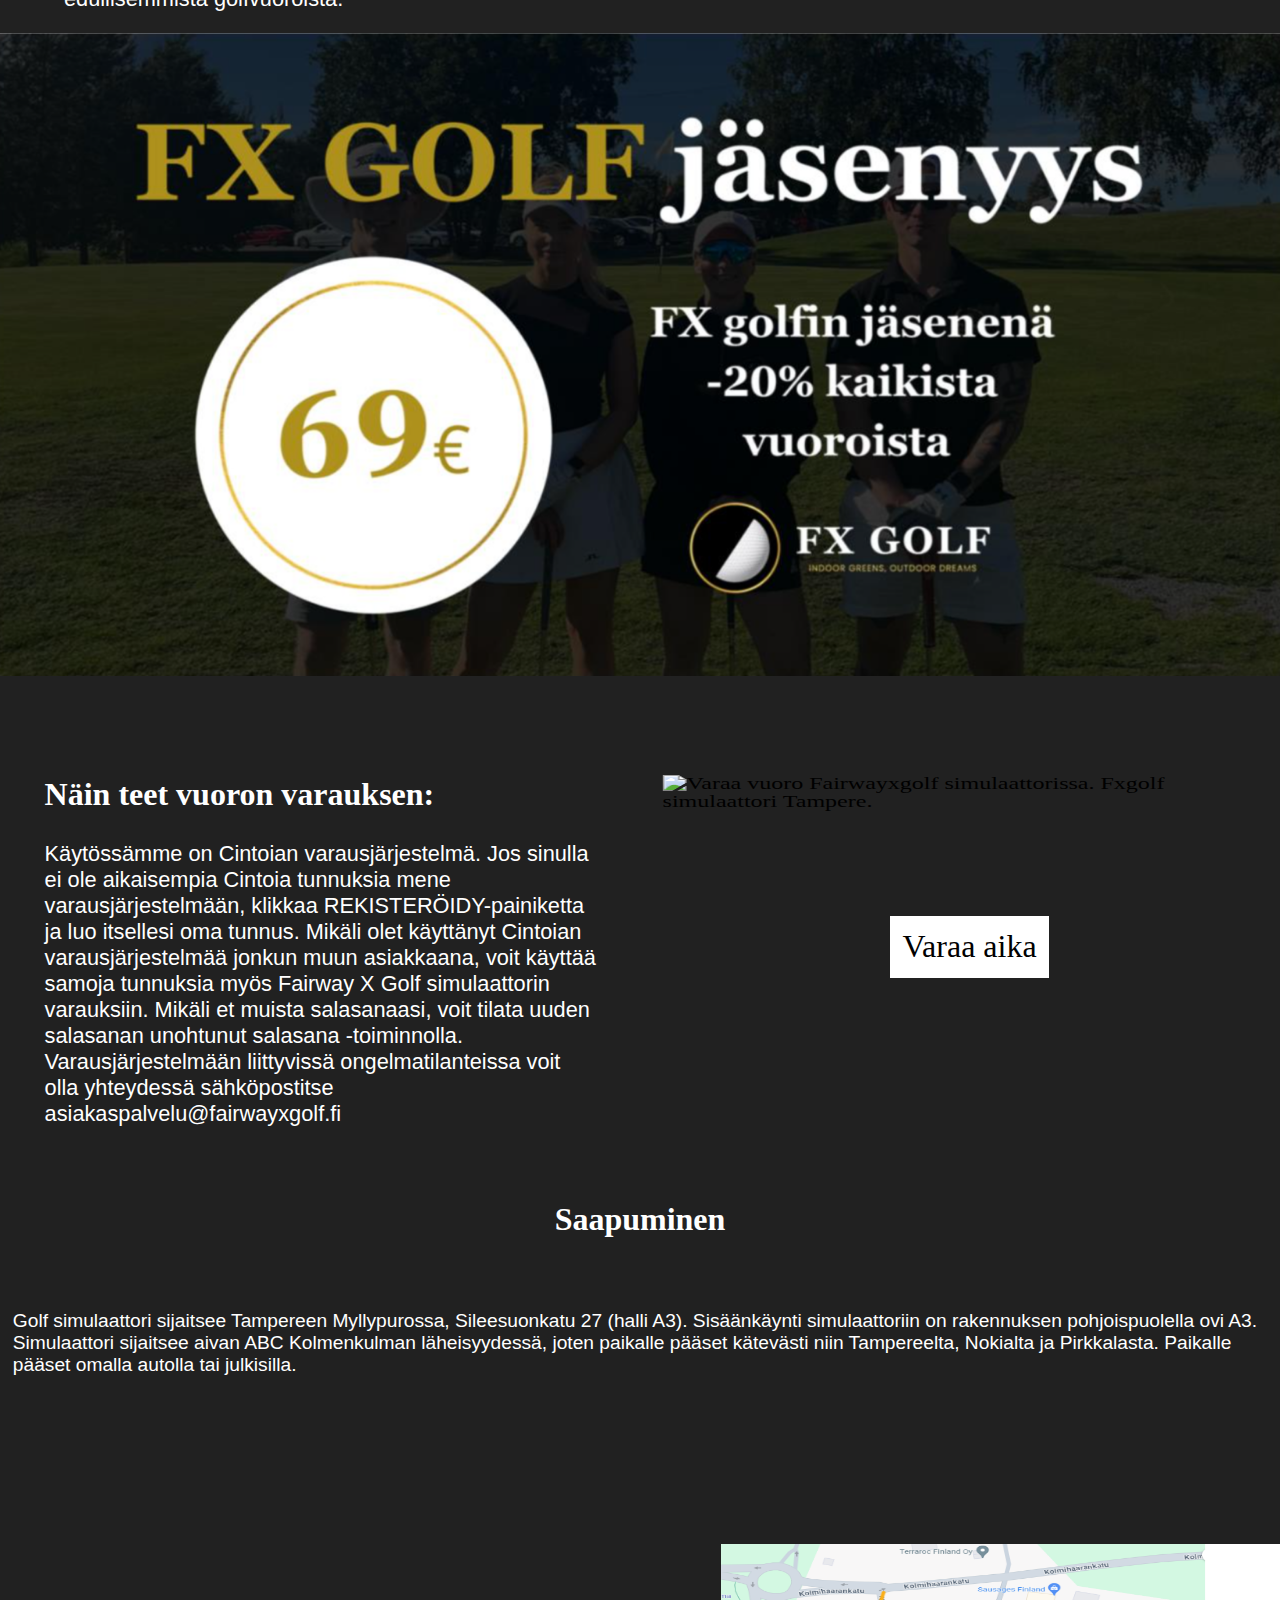
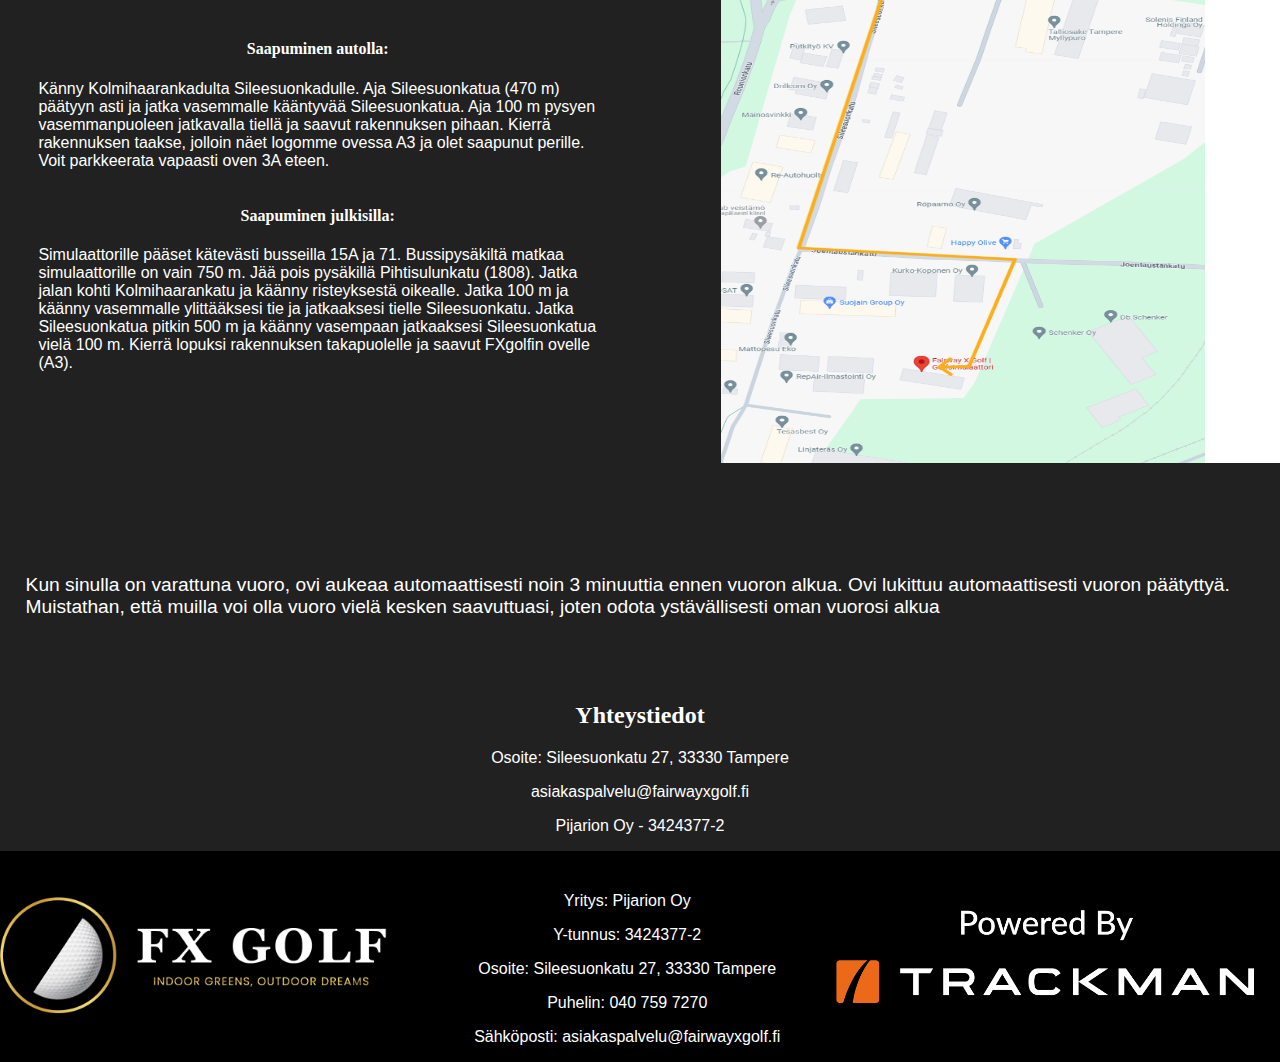
==== commit 36e12603: "uudet hinnat ja konversioseuranta" ====
--- a/index.html
+++ b/index.html
@@ -5,224 +5,282 @@
     <meta name="viewport" content="width=device-width, initial-scale=1.0" />
     <title>FX Golf</title>
     <link rel="stylesheet" href="styles.css" />
+    <!-- Google tag (gtag.js) --> <script async src="https://www.googletagmanager.com/gtag/js?id=AW-11534249620"></script> <script> window.dataLayer = window.dataLayer || []; function gtag(){dataLayer.push(arguments);} gtag('js', new Date()); gtag('config', 'AW-11534249620'); </script>
+    <!-- Event snippet for Varaus conversion page --> <script> gtag('event', 'conversion', { 'send_to': 'AW-11534249620/gPsyCKrW2YAaEJTd-vsq', 'value': 0.0, 'currency': 'EUR', 'transaction_id': '' }); </script>
   </head>
 
   <body>
     <div>
       <nav>
+        <div class="hamburger-menu">
+          <div></div>
+          <div></div>
+          <div></div>
+        </div>
         <div class="nav-links">
           <ul>
             <li><a href="#">Etusivu</a></li>
+            <li>
+              <a href="simulaattori.html">Simulaattorimme</a>
+            </li>
             <li><a href="#hinnasto">Hinnasto</a></li>
             <li><a href="#saapuminen">Saapuminen</a></li>
-            <li>
-              <a href="yhteystiedot.html" target="_blank">Yhteystiedot</a>
-            </li>
-            <li><a href="#meista">Meistä</a></li>
-            <li><a href="fx-club.html" target="_blank">FX-club</a></li>
           </ul>
         </div>
         <div class="social-media-links">
           <a href="https://www.instagram.com/fairwayxgolf" target="_blank">
-            <img src="kuvat/instagram.png" alt="Instagram" />
+            <img src="kuvat/instagram2.jpg" alt="Instagram" />
           </a>
           <a
             href="https://www.facebook.com/profile.php?id=61557443360835&locale=fi_FI"
             target="_blank"
           >
-            <img src="kuvat/facebook.png" alt="Facebook"
+            <img src="kuvat/facebook2.jpg" alt="Facebook"
           /></a>
           <a
             href="https://www.tiktok.com/@fairwayxgolf?_t=8mBIFsifxRp&_r=1"
             target="_blank"
           >
-            <img src="kuvat/tiktok.png" alt="Tiktok"
+            <img src="kuvat/tiktok2.jpg" alt="Tiktok"
           /></a>
         </div>
       </nav>
     </div>
 
     <div class="etusivu">
+      <div id="poweredby"><img src="/kuvat/banneri2.png" /></div>
+      <img
+        src="kuvat/etusivu3.png"
+        class="etusivulogo"
+        alt="Fxgolf simulaattori Tampere. Koe uusi päivitetty Trackman iO Tampereen Myllypurossa. Yksityinen ja viihtyisä lounge tila Golfin harjoitteluun."
+      />
       <a href="https://fxgolf.cintoia.com/" target="_blank" class="painike">
         Varaa aika
       </a>
     </div>
 
-    <div class="ylempinosto">
-      <div class="ylempinostokuva">
-        <img src="/kuvat/ylempinosto.jpg" class="ylempinostoimg" />
-      </div>
-      <div class="ylempinostoboxi">
-        <p>
-          Meillä voit pelata golfia 24/7! Uneksitko golfin pelaamisesta, ei
-          hätää meillä se onnistuu. Simulaattorimme on varattavissa ympäri
-          vuorokauden. Toteutetaan yhdessä unelmiesi swing. Tutustu hinnastoomme
-          ja varaa juuri sinulle sopiva aika.
-        </p>
-      </div>
-    </div>
-
-    <div class="nostoboxit">
-      <div class="nostoboxi">
-        <h3>Hinnasto & vuoron varaus</h3>
-        <p>
-          Olet sitten juuri aloittava golffari, kokenut konkari tai lajiin
-          totutteleva meille ovat kaikki tervetulleita.Tutustu hinnastoomme ja
-          varaa sinulle sopiva vuoro. Täältä löydät myös ohjeet varauksen
-          tekemiseksi.
-        </p>
-        <a href="https://fxgolf.cintoia.com/" target="_blank" class="painike2">
-          Ajanvaraus
-        </a>
-      </div>
-      <div class="nostoboxi">
-        <h3>Tutustu simulaattoriimme</h3>
-        <p>
-          Meiltä löydät mailat ja pallot ja virvokkeet. Seinään asetettujen
-          peilien ansiosta voit tarkastella lyöntiasentoasi ja data kertoo
-          sinulle tarkasti lyöntiosumasta. Harjoittele huoletta ja valmistaudu
-          kohtaamaan luonnonnurmet.
-        </p>
-        <a target="_blank" class="painike2"> Tutustu </a>
-      </div>
-      <div class="nostoboxi">
-        <h3>Saapuminen ja yhteystiedot</h3>
-        <p>
-          Tutustu saapumisohjeisiin saavuit sitten omalla autolla tai
-          julkisilla. löydät täältä myös yhteystietomme.
-        </p>
-        <a href="#saapuminen" target="_blank" class="painike2"> Lue lisää </a>
-      </div>
-    </div>
-
-    <div class="etusivusimulaattori">
-      <div class="etusivusimulaattori3">
-        <p>
-          Olet sitten juuri aloittava golffari, kokenut konkari tai lajiin
-          totutteleva meille ovat kaikki tervetulleita. Meillä pääset kokemaan
-          uusimman päivitetyn Trackman iO laitteen, joka takaa entistä tarkemmat
-          pallon lentoradat ja lyönnin analysoinnit.
-        </p>
-      </div>
-      <div class="etusivusimulaattori2">
-        <img src="/kuvat/trackman.jpg" />
-      </div>
-    </div>
-
-    <div id="hinnasto">
-      <h2>Hinnasto</h2>
-      <div id="hinnasto1">
-        <table>
-          <tr>
-            <th>Päivä</th>
-            <th>Aika</th>
-            <th>Hinta/tunti</th>
-          </tr>
-          <tr>
-            <td>Ma-To</td>
-            <td>07-22</td>
-            <td>25€</td>
-          </tr>
-          <tr>
-            <td>Pe</td>
-            <td>07-15</td>
-            <td>25€</td>
-          </tr>
-          <tr>
-            <td>Pe</td>
-            <td>16-22</td>
-            <td>37€</td>
-          </tr>
-          <tr>
-            <td>La-Su</td>
-            <td>07-22</td>
-            <td>37€</td>
-          </tr>
-          <tr>
-            <td>Ma-Su</td>
-            <td>23-07</td>
-            <td>10€</td>
-          </tr>
-        </table>
-      </div>
-      <h2>Varaa toinen tunti edullisemmin</h2>
-      <div id="hinnasto2">
-        <table>
-          <tr>
-            <th>Päivä</th>
-            <th>Aika</th>
-            <th>Toinen tunti</th>
-          </tr>
-          <tr>
-            <td>Ma-To</td>
-            <td>07-23</td>
-            <td>20€</td>
-          </tr>
-          <tr>
-            <td>Pe</td>
-            <td>16-22</td>
-            <td>28€</td>
-          </tr>
-          <tr>
-            <td>La-Su</td>
-            <td>07-23</td>
-            <td>28€</td>
-          </tr>
-        </table>
-      </div>
-      <div id="hinnasto3">
-        Opiskelijat: Ma-to, 20€. Lunasta opiskelijakoodisi Slice.fi
-        mobiiliopiskelijakortista.
-      </div>
-    </div>
-
-    <div id="saapuminen">
-      <h2>Saapuminen</h2>
-      <p>
-        Golf simulaattori sijaitsee Tampereen Myllypurossa, Sileesuonkatu 27
-        (halli A3). Sisäänkäynti simulaattoriin on rakennuksen pohjoispuolella
-        ovi A3. Simulaattori sijaitsee aivan ABC Kolmenkulman läheisyydessä,
-        joten paikalle pääset kätevästi niin Tampereelta, Nokialta ja
-        Pirkkalasta. Paikalle pääset omalla autolla tai julkisilla.
-      </p>
-
-      <p>
-        Saapuminen autolla: Känny Kolmihaarankadulta Sileesuonkadulle. Aja
-        Sileesuonkatua (470 m) päätyyn asti ja jatka vasemmalle kääntyvää
-        Sileesuonkatua. Aja 100 m pysyen vasemmanpuoleen jatkavalla tiellä ja
-        saavut rakennuksen pihaan. Kierrä rakennuksen taakse, jolloin näet
-        logomme ovessa A3 ja olet saapunut perille. Voit parkkeerata vapaasti
-        oven 3A eteen.
-      </p>
-
-      <div id="saapuminen2">
-        <img src="/kuvat/kartta.png" width="400" height="500" />
-      </div>
-
-      <p>
-        Saapuminen julkisilla: Simulaattorille pääset kätevästi busseilla 15A ja
-        71. Bussipysäkiltä matkaa simulaattorille on vain 750 m. Jää pois
-        pysäkillä Pihtisulunkatu (1808). Jatka jalan kohti Kolmihaarankatu ja
-        käänny risteyksestä oikealle. Jatka 100 m ja käänny vasemmalle
-        ylittääksesi tie ja jatkaaksesi tielle Sileesuonkatu. Jatka
-        Sileesuonkatua pitkin 500 m ja käänny vasempaan jatkaaksesi
-        Sileesuonkatua vielä 100 m. Kierrä lopuksi rakennuksen takapuolelle ja
-        saavut FXgolfin ovelle (A3).
-      </p>
-    </div>
-
-    <div id="banneri">
-      <div id="kuvabanneri">
-        <img src="/kuvat/banneri.png" id="imgbannerivasen" />
-      </div>
-      <div id="tekstibanneri">
-        <p>Yritys: Pijarion Oy</p>
-        <p>Y-tunnus: 3424377-2</p>
+    <div class="tausta">
+      <div class="ylempinosto">
+        <div class="ylempinostokuva">
+          <img
+            src="/kuvat/ylempinosto.jpg"
+            class="ylempinostoimg"
+            alt="Fairwayxgolf on auki ympärivuorokauden. Tutustu hinnastoomme ja varaa vuoro. Fxgolf simulaattori Tampere"
+          />
+        </div>
+        <div class="ylempinostoboxi">
+          <h4>Meillä voit pelata golfia 24/7!</h4>
+          <p>
+            Uneksitko golfin pelaamisesta, ei hätää meillä se onnistuu.
+            Simulaattorimme on varattavissa ympäri vuorokauden. Toteutetaan
+            yhdessä unelmiesi swing. Tutustu hinnastoomme ja varaa juuri sinulle
+            sopiva aika.
+          </p>
+        </div>
+      </div>
+
+      <div class="nostoboxit">
+        <div class="nostoboxi">
+          <h3>Hinnasto & vuoron varaus</h3>
+          <p>
+            Olet sitten juuri aloittava golffari, kokenut konkari tai lajiin
+            totutteleva meille ovat kaikki tervetulleita.Tutustu hinnastoomme ja
+            varaa sinulle sopiva vuoro. Täältä löydät myös ohjeet varauksen
+            tekemiseksi.
+          </p>
+          <a
+            href="https://fxgolf.cintoia.com/"
+            target="_blank"
+            class="painike2"
+          >
+            Ajanvaraus
+          </a>
+        </div>
+        <div class="nostoboxi">
+          <h3>Tutustu simulaattoriimme</h3>
+          <p>
+            Meiltä löydät mailat ja pallot ja virvokkeet. Seinään asetettujen
+            peilien ansiosta voit tarkastella lyöntiasentoasi ja data kertoo
+            sinulle tarkasti lyöntiosumasta. Harjoittele huoletta ja valmistaudu
+            kohtaamaan luonnonnurmet.
+          </p>
+          <a href="simulaattori.html" class="painike2"> Tutustu </a>
+        </div>
+        <div class="nostoboxi">
+          <h3>Saapuminen ja yhteystiedot</h3>
+          <p>
+            Tutustu saapumisohjeisiin saavuit sitten omalla autolla tai
+            julkisilla. löydät täältä myös yhteystietomme.
+          </p>
+          <a href="#saapuminen" class="painike2"> Lue lisää </a>
+        </div>
+      </div>
+
+      <div class="etusivusimulaattori">
+        <div class="etusivusimulaattori3">
+          <p>
+            Olet sitten juuri aloittava golffari, kokenut konkari tai lajiin
+            totutteleva meille ovat kaikki tervetulleita. Meillä pääset kokemaan
+            uusimman päivitetyn Trackman iO laitteen, joka takaa entistä
+            tarkemmat pallon lentoradat ja lyönnin analysoinnit.
+          </p>
+        </div>
+        <div class="etusivusimulaattori2">
+          <img
+            src="/kuvat/trackman.jpg"
+            alt="Koe uusin päivitetty Trackman iO Fxgolf simulaattorissa Tampereen Myllypurossa"
+          />
+        </div>
+      </div>
+
+      <div id="hinnastojakortit">
+      <div id="hinnasto">
+        <h2>Hinnasto</h2>
+        <img src="/kuvat/hinnasto25.png" alt="" />
+        <div class="opiskelijat">
+          Opiskelijat: Ma-to -20 % vuoron varauksesta. Lunasta opiskelijan
+          etukoodisi Slice.fi mobiiliopiskelijakortista
+        </div>
+      </div>
+      <div id="kertakortit"><h2>Kertakortit</h2>
+      <img src="/kuvat/kerta2025.png" alt="" />
+    </div>
+    </div>
+
+      
+
+      <div class="jasenyys">
+        <h2>FX Golf jäsenyys</h2>
+        <p>Varaa vuoro edullisemmin liittymällä FX golfin jäseneksi. Jäsen maksu on vain 69 €, jolla saat kaikista vuoronvarauksista -20 % alennuksen. Jäsenyys on voimassa vuoden ostohetkestä. Osta jäsenyys varausjärjestelmästämme ja nauti edullisemmista golfvuoroista.</p>
+        <img src="/kuvat/jasenyys.png" alt="" /></div>
+
+
+      <div id="vuoronvaraus">
+        <div class="vuoro">
+          <h3>Näin teet vuoron varauksen:</h3>
+          <p>
+            Käytössämme on Cintoian varausjärjestelmä. Jos sinulla ei ole
+            aikaisempia Cintoia tunnuksia mene varausjärjestelmään, klikkaa
+            REKISTERÖIDY-painiketta ja luo itsellesi oma tunnus. Mikäli olet
+            käyttänyt Cintoian varausjärjestelmää jonkun muun asiakkaana, voit
+            käyttää samoja tunnuksia myös Fairway X Golf simulaattorin
+            varauksiin. Mikäli et muista salasanaasi, voit tilata uuden
+            salasanan unohtunut salasana -toiminnolla. Varausjärjestelmään
+            liittyvissä ongelmatilanteissa voit olla yhteydessä sähköpostitse
+            asiakaspalvelu@fairwayxgolf.fi
+          </p>
+        </div>
+        <div id="vuoro2">
+          <img
+            src="/kuvat/vuoronvaraus.jpg"
+            alt="Varaa vuoro Fairwayxgolf simulaattorissa. Fxgolf simulaattori Tampere."
+          />
+          <a href="https://fxgolf.cintoia.com/" target="_blank" class="painige">
+            Varaa aika
+          </a>
+        </div>
+      </div>
+
+      <div id="saapuminen">
+        <h2>Saapuminen</h2>
+        <div id="sijainti">
+          <p>
+            Golf simulaattori sijaitsee Tampereen Myllypurossa, Sileesuonkatu 27
+            (halli A3). Sisäänkäynti simulaattoriin on rakennuksen
+            pohjoispuolella ovi A3. Simulaattori sijaitsee aivan ABC
+            Kolmenkulman läheisyydessä, joten paikalle pääset kätevästi niin
+            Tampereelta, Nokialta ja Pirkkalasta. Paikalle pääset omalla autolla
+            tai julkisilla.
+          </p>
+        </div>
+
+        <div id="kulkuneuvo">
+          <div id="auto">
+            <div>
+              <h4>Saapuminen autolla:</h4>
+              <p>
+                Känny Kolmihaarankadulta Sileesuonkadulle. Aja Sileesuonkatua
+                (470 m) päätyyn asti ja jatka vasemmalle kääntyvää
+                Sileesuonkatua. Aja 100 m pysyen vasemmanpuoleen jatkavalla
+                tiellä ja saavut rakennuksen pihaan. Kierrä rakennuksen taakse,
+                jolloin näet logomme ovessa A3 ja olet saapunut perille. Voit
+                parkkeerata vapaasti oven 3A eteen.
+              </p>
+            </div>
+
+            <div>
+              <h4>Saapuminen julkisilla:</h4>
+              <p>
+                Simulaattorille pääset kätevästi busseilla 15A ja 71.
+                Bussipysäkiltä matkaa simulaattorille on vain 750 m. Jää pois
+                pysäkillä Pihtisulunkatu (1808). Jatka jalan kohti
+                Kolmihaarankatu ja käänny risteyksestä oikealle. Jatka 100 m ja
+                käänny vasemmalle ylittääksesi tie ja jatkaaksesi tielle
+                Sileesuonkatu. Jatka Sileesuonkatua pitkin 500 m ja käänny
+                vasempaan jatkaaksesi Sileesuonkatua vielä 100 m. Kierrä lopuksi
+                rakennuksen takapuolelle ja saavut FXgolfin ovelle (A3).
+              </p>
+            </div>
+          </div>
+
+          <div id="auto2">
+            <img
+              src="/kuvat/kartta.png"
+              alt="Golfsimulaattori Tampereen Myllypurossa. Saavu autolla tai julkisilla kätevästi Nokialta, Pirkkalasta tai Tampereelta. Osoite Sileesuonktu 27"
+            />
+          </div>
+        </div>
+      </div>
+
+      <div class="loppu">
+        Kun sinulla on varattuna vuoro, ovi aukeaa automaattisesti noin 3
+        minuuttia ennen vuoron alkua. Ovi lukittuu automaattisesti vuoron
+        päätyttyä. Muistathan, että muilla voi olla vuoro vielä kesken
+        saavuttuasi, joten odota ystävällisesti oman vuorosi alkua
+      </div>
+
+      
+
+      <div class="yhteystiedot">
+        <h2>Yhteystiedot</h2>
         <p>Osoite: Sileesuonkatu 27, 33330 Tampere</p>
-        <p>Puhelin: 040 759 7270</p>
-        <p>Sähköposti: asiakaspalvelu@fairwayxgolf.fi</p>
-      </div>
-      <div><img src="/kuvat/banneri2.png" id="imgbannerioikea" /></div>
-    </div>
+        <p>asiakaspalvelu@fairwayxgolf.fi</p>
+        <p>Pijarion Oy - 3424377-2</p>
+      </div>
+
+      <div id="banneri">
+        <div id="kuvabanneri">
+          <img src="/kuvat/banneri.png" id="imgbannerivasen" />
+        </div>
+        <div id="tekstibanneri">
+          <p>Yritys: Pijarion Oy</p>
+          <p>Y-tunnus: 3424377-2</p>
+          <p>Osoite: Sileesuonkatu 27, 33330 Tampere</p>
+          <p>Puhelin: 040 759 7270</p>
+          <p>Sähköposti: asiakaspalvelu@fairwayxgolf.fi</p>
+        </div>
+        <div id="kuvabanneri2">
+          <img src="/kuvat/banneri2.png" id="imgbannerioikea" />
+        </div>
+      </div>
+    </div>
+    <script>
+      document.addEventListener("DOMContentLoaded", function () {
+        const hamburger = document.querySelector(".hamburger-menu");
+        const navLinks = document.querySelector(".nav-links");
+        const nav = document.querySelector("nav");
+
+        hamburger.addEventListener("click", function () {
+          // Togglaa navigointilinkkien näkyvyyttä
+          if (navLinks.style.display === "flex") {
+            navLinks.style.display = "none";
+            nav.style.paddingBottom = "0"; // Asettaa padding-bottom takaisin 0:aan
+          } else {
+            navLinks.style.display = "flex";
+            nav.style.paddingBottom = "200px"; // Asettaa padding-bottom arvoksi 100px
+          }
+        });
+      });
+    </script>
   </body>
 </html>
--- a/styles.css
+++ b/styles.css
@@ -1,3 +1,12 @@
+html,
+body {
+  margin: 0;
+  padding: 0;
+  width: 100%;
+  overflow-x: hidden;
+  overflow-y: auto;
+}
+
 /* Navigointipalkin tyyli */
 nav {
   position: fixed; /*Palkki näkyy koko ajan */
@@ -54,118 +63,267 @@
 
 .social-media-links a img {
   width: 30px; /* Säädä logojen kokoa */
+  height: 30px;
   margin-left: 10px; /* Lisää väliä logojen välille */
 }
 
+.hamburger-menu {
+  display: none; /* Piilotetaan oletusarvoisesti */
+  cursor: pointer;
+  flex-direction: column;
+  justify-content: space-around;
+  height: 25px; /* Hampurilaisvalikon korkeus */
+  width: 35px; /* Hampurilaisvalikon leveys */
+  align-items: center;
+}
+
+.hamburger-menu div {
+  background-color: white; /* Viivojen väri */
+  height: 3px; /* Viivojen korkeus */
+  width: 100%; /* Viivojen leveys */
+  margin: 2px 0; /* Viivojen väli */
+}
+
+@media (max-width: 768px) {
+  .hamburger-menu {
+    display: flex; /* Näytetään hampurilaisvalikko */
+    padding-left: 10px;
+  }
+
+  .nav-links {
+    display: none; /* Piilota muut navigointilinkit */
+    flex-direction: column;
+    align-items: center;
+    width: 100%;
+  }
+
+  nav ul {
+    flex-direction: column;
+    width: 100%;
+    align-items: baseline;
+    padding-top: 240px;
+  }
+
+  nav ul li {
+    display: block;
+  }
+}
+
+/* Muut tyylit, kuten olet jo määritellyt */
+nav ul li a {
+  display: block;
+  color: white; /* Valkoinen tekstiväri */
+  text-align: center;
+  padding: 14px 16px;
+  text-decoration: none;
+}
+
+nav ul li a:hover {
+  background-color: #111; /* Tummempi harmaa taustaväri hover-tilassa */
+}
+
+.social-media-links {
+  margin-left: auto; /* Työntää sosiaalisen median linkit oikeaan reunaan */
+  margin-right: 20px; /* Lisää 20 pikselin väli oikeaan reunaan */
+  display: flex;
+  align-items: center;
+}
+
+.social-media-links a img {
+  width: 30px; /* Säädä logojen kokoa */
+  margin-left: 10px; /* Lisää väliä logojen välille */
+}
+
 .etusivu {
-  background-image: url("kuvat/etusivu.png");
+  background-image: url("kuvat/etusivu2.jpeg");
   background-size: cover;
   height: 600px;
+  width: 100%;
   padding-top: 60px;
   display: flex;
   justify-content: center;
-  align-items: baseline;
+  align-items: center;
+  flex-direction: column;
+}
+
+#poweredby {
+  width: 100%;
+  display: flex;
+    justify-content: center;
+    padding-bottom: 7%;
+}
+
+#poweredby img {
+  width: 30%;
+}
+
+.etusivulogo {
+  width: 75%;
+}
+
+@media (max-width: 768px) {
+  .etusivulogo {
+    width: 95%;
+  }
 }
 
 .painike {
   background-color: #ce8104;
   color: #fff;
   font-size: xx-large;
-  margin-top: 450px;
+  margin-top: 40px;
   padding: 5px 20px;
   border-radius: 5px;
   text-decoration: none;
 }
 
-.henkilo-container {
-  display: flex; /* Asettaa flexbox-asettelun */
-  justify-content: space-between; /* Asettaa sisällön tasaisesti jakautuneena */
-  align-items: center; /* Keskittää elementit pystysuunnassa */
-}
-
-.henkilo-esittely {
-  flex-basis: 48%; /* Asettaa kunkin henkilöesittelyn leveydeksi noin puolet vanhemman kontin leveydestä */
-  display: flex;
-  flex-direction: column; /* Asettaa elementit pystysuuntaan */
-  align-items: center; /* Keskittää elementit vaakasuunnassa */
-}
-
-.henkilo-esittely img {
-  width: 200px; /* Asettaa kuvan leveyden */
-  height: auto;
-  border-radius: 10%; /* Pyöristää kuvan kulmat luoden ympyränmuotoisen kuvan */
-  object-fit: cover;
-  margin-bottom: 10px; /* Lisää marginaalia kuvan ja tekstin väliin */
-}
-
-.esittely-teksti {
-  text-align: center; /* Keskittää tekstin */
-  max-width: 80%; /* Asettaa tekstilaatikon maksimileveyden */
-}
-
-#meista {
-  background-color: rgb(211, 211, 211); /* Vaaleanharmaa */
-  padding: 20px;
-}
-
-#meista h2 {
-  text-align: center;
-}
-
-body,
-section {
-  margin: 0;
-  padding: 0;
-  width: fit-content;
+@media (max-width: 768px) {
+  .etusivu {
+    padding-top: 20px; /* Pienempi padding yläosaan */
+    background-size: cover;
+    background-position: center center; /* Varmistetaan, että kuva keskittyy oikein */
+    width: 100%;
+  }
 }
 
 html {
   scroll-behavior: smooth; /* scrollaus likattaessa yläpalkkia */
 }
 
+.tausta {
+  background-color: #212121;
+}
+
 .ylempinosto {
   display: flex;
   justify-content: space-between;
-  background-color: #ada1a1;
+  padding-top: 5%;
+}
+
+@media (max-width: 768px) {
+  .ylempinosto {
+    display: flex;
+    flex-direction: column;
+    align-items: center;
+  }
 }
 
 .ylempinostokuva {
   width: 50%;
 }
 
+@media (max-width: 768px) {
+  .ylempinostokuva {
+    width: 100%;
+  }
+}
+
 .ylempinostoimg {
-  width: 500px;
-  padding: 30px;
+  width: 100%;
+}
+
+@media (max-width: 768px) {
+  .ylempinostoimg {
+    width: 100%;
+  }
 }
 
 .ylempinostoboxi {
   text-align: center;
   width: 50%;
+  display: flex;
+  flex-direction: column;
+  justify-content: center;
+  padding-left: 5%;
+  padding-right: 2%;
+}
+
+@media (max-width: 768px) {
+  .ylempinostoboxi {
+    width: 100%;
+    padding-left: 0%;
+    padding-right: 0%;
+    padding-top: 10%;
+  }
+}
+
+.ylempinostoboxi h4 {
+  color: white;
+  text-align: left;
+  margin-bottom: 0%;
+  margin-top: 0%;
+  font-size: 2.8vw;
+  font-family: "Georgia", serif;
+  white-space: nowrap;
+}
+
+@media (max-width: 768px) {
+  .ylempinostoboxi h4 {
+    font-size: 6vw;
+    text-align: center;
+  }
 }
 
 .ylempinostoboxi p {
-  padding-top: 100px;
-  padding-right: 20px;
+  padding-top: 0%;
+  color: white;
+  font-family: "Arial", sans-serif;
+  text-align: left;
+  font-size: 1.7vw;
+}
+
+@media (max-width: 768px) {
+  .ylempinostoboxi p {
+    padding-top: 0%;
+    font-size: 4vw;
+    padding-left: 4%;
+    padding-right: 4%;
+    text-align: center;
+  }
 }
 
 .nostoboxit {
   display: flex;
   justify-content: space-between;
-  background-color: #2c2a2a;
-  padding-top: 30px;
-  padding-bottom: 30px;
+
+  padding-top: 5%;
+  padding-left: 7%;
+  padding-right: 7%;
+}
+
+@media (max-width: 768px) {
+  .nostoboxit {
+    display: flex;
+    flex-direction: column;
+    padding-top: 30px;
+    padding-bottom: 30px;
+    align-items: center;
+  }
 }
 
 .nostoboxi {
   border: 2px solid #333;
-  background-color: bisque;
+  background-color: #cdb423;
   color: black;
-  margin: 10px;
-  width: 300px;
-  padding: 20px;
-  border-radius: 50px;
-  overflow-wrap: break-word;
-  text-align: center;
+  margin: 1%;
+  width: 33%;
+  padding: 2%;
+  border-radius: 15%;
+  text-align: center;
+}
+
+.nostoboxi h3 {
+  font-family: "Georgia", serif;
+}
+
+.nostoboxi p {
+  font-family: "Arial", sans-serif;
+}
+
+@media (max-width: 768px) {
+  .nostoboxi {
+    width: 100%;
+  }
 }
 
 .painike2 {
@@ -178,123 +336,517 @@
 }
 
 .etusivusimulaattori {
-  background-color: dimgrey;
-  display: flex;
+  display: flex;
+  padding-top: 5%;
+}
+
+@media (max-width: 768px) {
+  .etusivusimulaattori {
+    display: flex;
+    flex-direction: column;
+    align-items: center;
+    padding-top: 0%;
+  }
 }
 
 .etusivusimulaattori2 {
   width: 50%;
-  padding: 20px;
+}
+
+@media (max-width: 768px) {
+  .etusivusimulaattori2 {
+    width: 100%;
+  }
 }
 
 .etusivusimulaattori2 img {
-  width: 400px;
-  padding-left: 40px;
+  width: 100%;
+}
+
+@media (max-width: 768px) {
+  .etusivusimulaattori2 img {
+    width: 100%;
+    padding-top: 5%;
+  }
 }
 
 .etusivusimulaattori3 {
   width: 50%;
+  display: flex;
+  flex-direction: column;
+  justify-content: center;
+}
+
+@media (max-width: 768px) {
+  .etusivusimulaattori3 {
+    width: 100%;
+  }
 }
 
 .etusivusimulaattori3 p {
-  padding-top: 50px;
-  padding-left: 40px;
+  padding-left: 5%;
+  padding-right: 5%;
+  font-size: 150%;
+  color: white;
+  font-family: "Arial", sans-serif;
+}
+
+@media (max-width: 768px) {
+  .etusivusimulaattori3 p {
+    padding-top: 0%;
+    text-align: center;
+    padding-left: 4%;
+    padding-right: 4%;
+  }
+}
+
+#hinnastojakortit {
+  display: flex;
+    justify-content: space-between;
+    padding-top: 5%;
+}
+
+@media (max-width: 768px) {
+  #hinnastojakortit {
+    display: flex;
+    flex-direction: column;
+  }
 }
 
 #hinnasto {
-  background-color: #ada1a1;
-  padding-bottom: 10px;
-  padding-top: 0.5px;
+  display: flex;
+  flex-direction: column;
+  align-items: center;
+  padding-top: 5%;
+  width: 50%;
+  padding-right: 1%;
+}
+
+@media (max-width: 768px) {
+  #hinnasto {
+    width: 100%;
+  }
 }
 
 #hinnasto h2 {
-  padding-top: 10px;
-  text-align: center;
-}
-
-#hinnasto1 table {
-  width: 50%;
-  margin-left: auto;
-  margin-right: auto;
-  border-collapse: collapse;
-}
-
-#hinnasto1 th,
-#hinnasto1 td {
-  border: 1px solid black;
-  padding: 8px;
-  text-align: left;
+  text-align: center;
+  color: white;
+  font-size: xx-large;
+  font-family: "Georgia", serif;
+}
+
+#hinnasto img {
+  width: 100%;
+}
+
+@media (max-width: 768px) {
+  #hinnasto img {
+    width: 100%;
+  }
+}
+
+#kertakortit {
+  display: flex;
+  flex-direction: column;
+  align-items: center;
+  padding-top: 5%;
+  width: 50%;
+  padding-left: 1%;
+}
+
+@media (max-width: 768px) {
+  #kertakortit {
+    width: 100%;
+  }
+}
+
+#kertakortit h2 {
+  text-align: center;
+  color: white;
+  font-size: xx-large;
+  font-family: "Georgia", serif;
+}
+
+#kertakortit img {
+  width: 100%;
+}
+
+@media (max-width: 768px) {
+  #kertakortit img {
+    width: 100%;
+  }
+}
+
+
+
+.opiskelijat {
+  color: white;
+  font-family: "Arial", sans-serif;
+  text-align: center;
+  padding-top: 1%;
+}
+
+@media (max-width: 768px) {
+  .opiskelijat {
+    padding-top: 3%;
+    padding-right: 2%;
+    padding-left: 2%;
+  }
+}
+
+.jasenyys {
+  padding-top: 5%;
+}
+
+.jasenyys h2 {
+  text-align: center;
+    color: white;
+    font-size: xx-large;
+    font-family: "Georgia", serif;
+}
+
+.jasenyys p {
+  color: white;
+    margin-left: 5%;
+    margin-right: 3%;
+    font-family: "Arial", sans-serif;
+    font-size: 1.7vw;
+}
+
+@media (max-width: 768px) {
+  .jasenyys p {
+    font-size: 4.0vw;
+  }
+}
+
+.jasenyys img {
+  width: 100%;
+}
+
+#vuoronvaraus {
+  display: flex;
+  justify-content: space-between;
+  padding-top: 5%;
+}
+
+@media (max-width: 768px) {
+  #vuoronvaraus {
+    display: flex;
+    flex-direction: column;
+  }
+}
+
+.vuoro {
+  padding-left: 3%;
+  width: 50%;
+  display: flex;
+  flex-direction: column;
+  justify-content: center;
+}
+
+@media (max-width: 768px) {
+  .vuoro {
+    width: 100%;
+    padding-left: 0%;
+  }
+}
+
+.vuoro h3 {
+  color: white;
+  font-size: xx-large;
+  padding-left: 1%;
+  margin-bottom: 1%;
+  font-family: "Georgia", serif;
+}
+
+@media (max-width: 768px) {
+  .vuoro h3 {
+    text-align: center;
+  }
+}
+
+.vuoro p {
+  margin-left: 1%;
+  color: white;
+  margin-right: 10%;
+  font-family: "Arial", sans-serif;
+  font-size: 1.7vw;
+}
+
+@media (max-width: 768px) {
+  .vuoro p {
+    margin-right: 1%;
+    padding-left: 5%;
+    padding-right: 5%;
+    font-size: 4vw;
+  }
+}
+
+#vuoro2 {
+  width: 50%;
+  position: relative;
+  display: flex;
+  justify-content: center;
+  align-items: center;
+}
+
+@media (max-width: 768px) {
+  #vuoro2 {
+    width: 100%;
+    padding-top: 5%;
+  }
+}
+
+#vuoro2 img {
+  width: 66%;
+  height: 85%;
+  transform: scaleX(1.5);
+}
+
+@media (max-width: 768px) {
+  #vuoro2 img {
+    width: 100%;
+    height: auto;
+    transform: scaleX(1);
+  }
+}
+
+.painige {
+  position: absolute;
+  background-color: white;
   color: black;
-  background-color: #ada1a1;
-}
-
-#hinnasto2 {
-  padding-bottom: 10px;
-}
-
-#hinnasto2 table {
-  width: 50%;
-  margin-left: auto;
-  margin-right: auto;
-  border-collapse: collapse;
-}
-
-#hinnasto2 th,
-#hinnasto2 td {
-  border: 1px solid #2c2a2a;
-  padding: 8px;
-  text-align: left;
-}
-
-#hinnasto3 {
-  font-size: 20px;
-  margin-left: 10px;
-  margin-top: 10px;
+  font-size: xx-large;
+  padding: 2%;
+  text-decoration: none;
 }
 
 #saapuminen {
-  margin-bottom: 10px;
+  padding-top: 2%;
 }
 
 #saapuminen h2 {
   text-align: center;
-}
-
-#saapuminen2 {
-  display: flex;
+  color: white;
+  font-size: xx-large;
+  font-family: "Georgia", serif;
+}
+
+@media (max-width: 768px) {
+  #saapuminen h2 {
+    padding-top: 10%;
+  }
+}
+
+#saapuminen p {
+  color: white;
+  font-family: "Arial", sans-serif;
+}
+
+@media (max-width: 768px) {
+  #saapuminen p {
+    padding-left: 5%;
+    padding-right: 5%;
+  }
+}
+
+#sijainti {
+  padding-top: 2%;
+}
+
+@media (max-width: 768px) {
+  #sijainti {
+    flex-direction: column;
+    padding-top: 0%;
+  }
+}
+
+#sijainti p {
+  color: white;
+  padding-left: 1%;
+  padding-right: 1%;
+  font-family: "Arial", sans-serif;
+  font-size: larger;
+}
+
+@media (max-width: 768px) {
+  #sijainti p {
+    padding-top: 0%;
+    padding-left: 5%;
+  }
+}
+
+#kulkuneuvo {
+  display: flex;
+  justify-content: space-between;
+  padding-left: 3%;
+  padding-top: 3%;
+}
+
+@media (max-width: 768px) {
+  #kulkuneuvo {
+    flex-direction: column;
+    align-items: center;
+    padding-left: 0%;
+  }
+}
+
+#auto {
+  padding-right: 10%;
+  width: 50%;
+  display: flex;
+  flex-direction: column;
+  align-items: center;
   justify-content: center;
 }
 
-#yhteystiedot h2 {
-  text-align: center;
+@media (max-width: 768px) {
+  #auto {
+    padding-right: 0%;
+    width: 100%;
+  }
+
+  #auto h4 {
+    font-size: 5vw;
+  }
+}
+
+#auto h4 {
+  text-align: center;
+  color: white;
+  font-family: "Georgia", serif;
+}
+
+#auto2 {
+  width: 50%;
+  display: flex;
+  align-items: center;
+}
+
+@media (max-width: 768px) {
+  #auto2 {
+    width: 100%;
+    padding-top: 5%;
+  }
+}
+
+#auto2 img {
+  height: 70%;
+  width: 100%;
+}
+
+.loppu {
+  color: white;
+  font-family: "Arial", sans-serif;
+  padding-left: 2%;
+  padding-bottom: 5%;
+  font-size: larger;
+}
+
+@media (max-width: 768px) {
+  .loppu {
+    padding-top: 5%;
+
+    padding-left: 5%;
+  }
+}
+
+#arvonta {
+  display: flex;
+  justify-content: center;
+}
+
+#arvonta img {
+  width: 50%;
+}
+
+.yhteystiedot {
+  text-align: center;
+  color: white;
+}
+
+.yhteystiedot h2 {
+  font-family: "Georgia", serif;
+}
+
+.yhteystiedot p {
+  font-family: "Arial", sans-serif;
+}
+
+@media (max-width: 768px) {
+  .yhteystiedot {
+    padding-top: 5%;
+    padding-bottom: 5%;
+  }
 }
 
 #banneri {
   background-color: black;
   color: white;
-  height: 250px;
+
   display: flex;
   justify-content: space-between;
 }
 
+@media (max-width: 768px) {
+  #banneri {
+    flex-direction: column;
+    align-items: center;
+    padding-top: 5%;
+  }
+}
+
 #kuvabanneri {
-  width: 30%;
-  padding: 20px;
+  width: 33%;
+  display: flex;
+  align-items: center;
+}
+
+@media (max-width: 768px) {
+  #kuvabanneri {
+    width: 100%;
+    padding: 0%;
+  }
+}
+
+#kuvabanneri2 {
+  width: 33%;
+  display: flex;
+  align-items: center;
+  padding-right: 2%;
+}
+
+@media (max-width: 768px) {
+  #kuvabanneri2 {
+    width: 90%;
+    padding-top: 5%;
+    padding-bottom: 5%;
+  }
 }
 
 #imgbannerivasen {
-  width: 300px;
-  padding-top: 45px;
+  width: 100%;
+}
+
+@media (max-width: 768px) {
+  #imgbannerivasen {
+    padding-left: 2%;
+  }
 }
 
 #imgbannerioikea {
-  width: 300px;
-  padding-top: 60px;
-  padding-right: 30px;
+  width: 100%;
 }
 
 #tekstibanneri {
-  text-align: center;
-  padding: 20px 0;
-  width: 40%;
-}
+  padding-top: 2%;
+  text-align: center;
+  width: 33%;
+  font-family: "Arial", sans-serif;
+}
+
+@media (max-width: 768px) {
+  #tekstibanneri {
+    padding-top: 0%;
+    width: 100%;
+  }
+}
